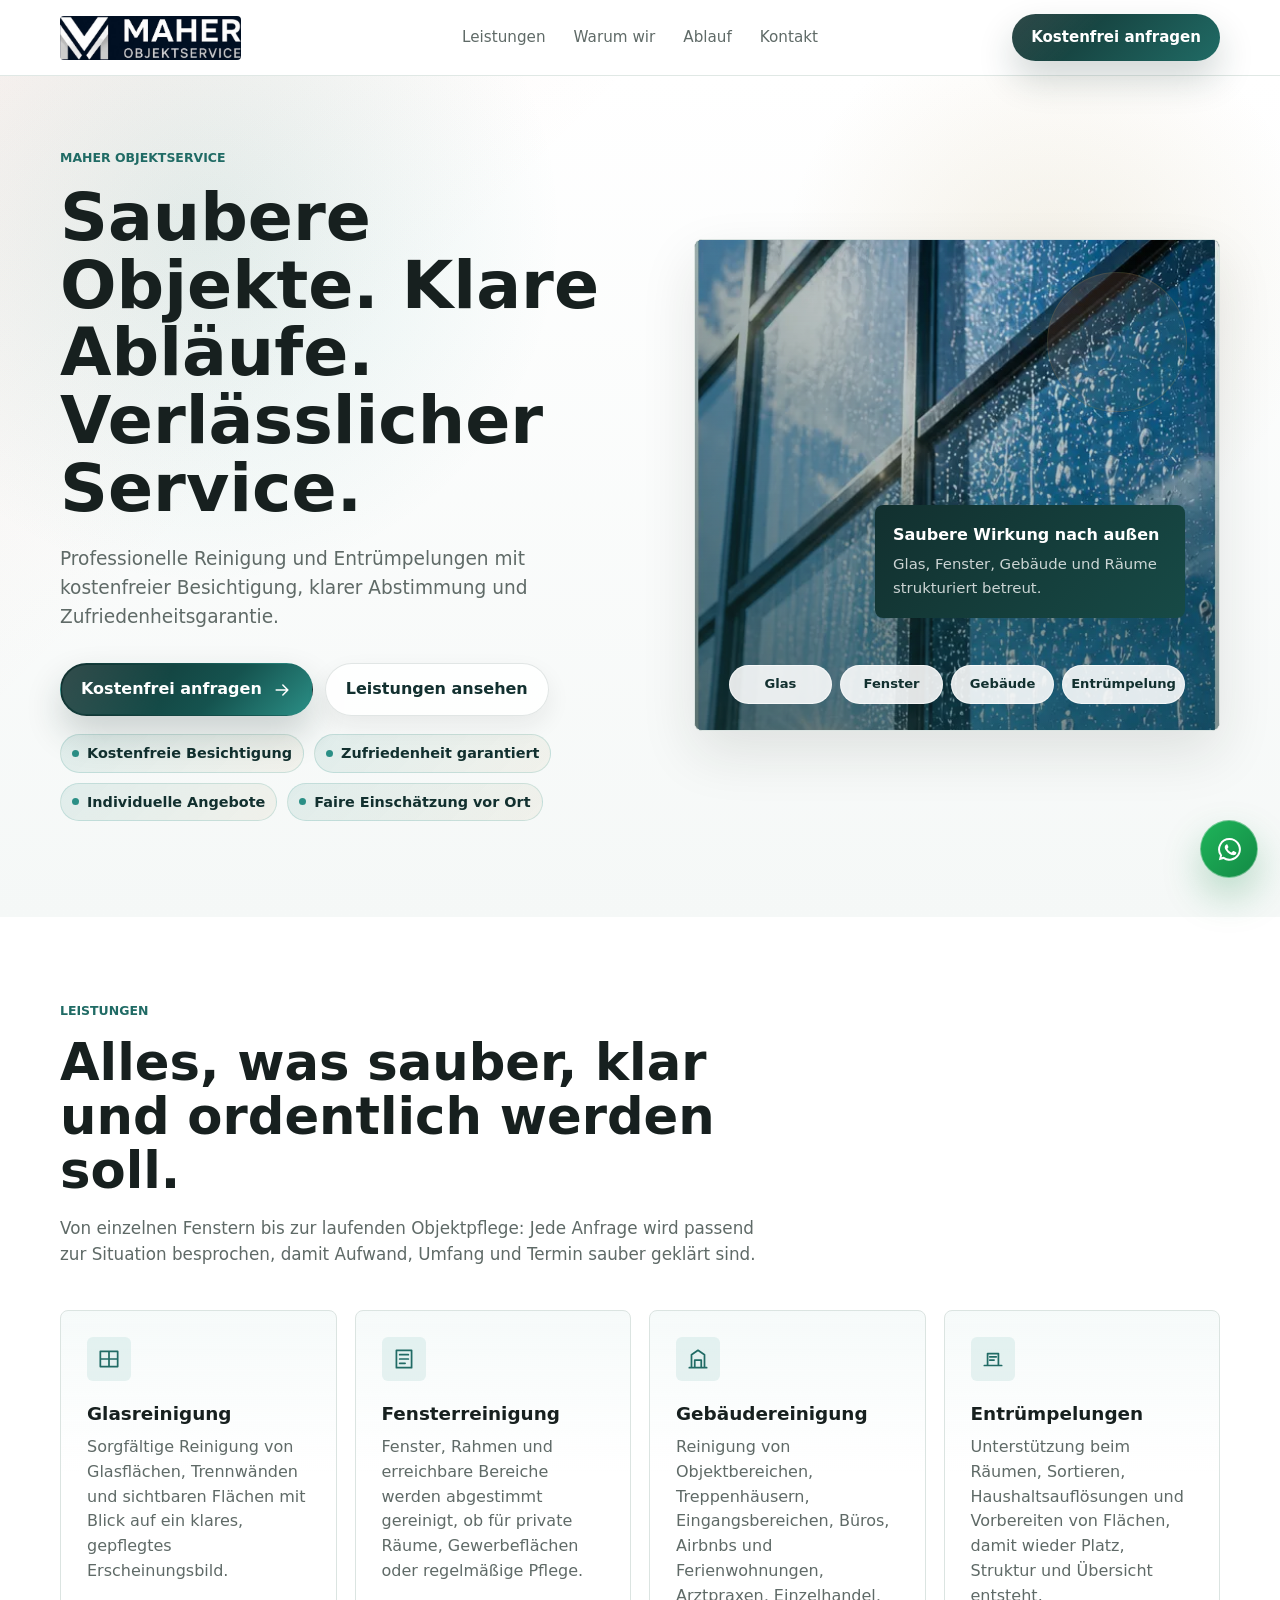
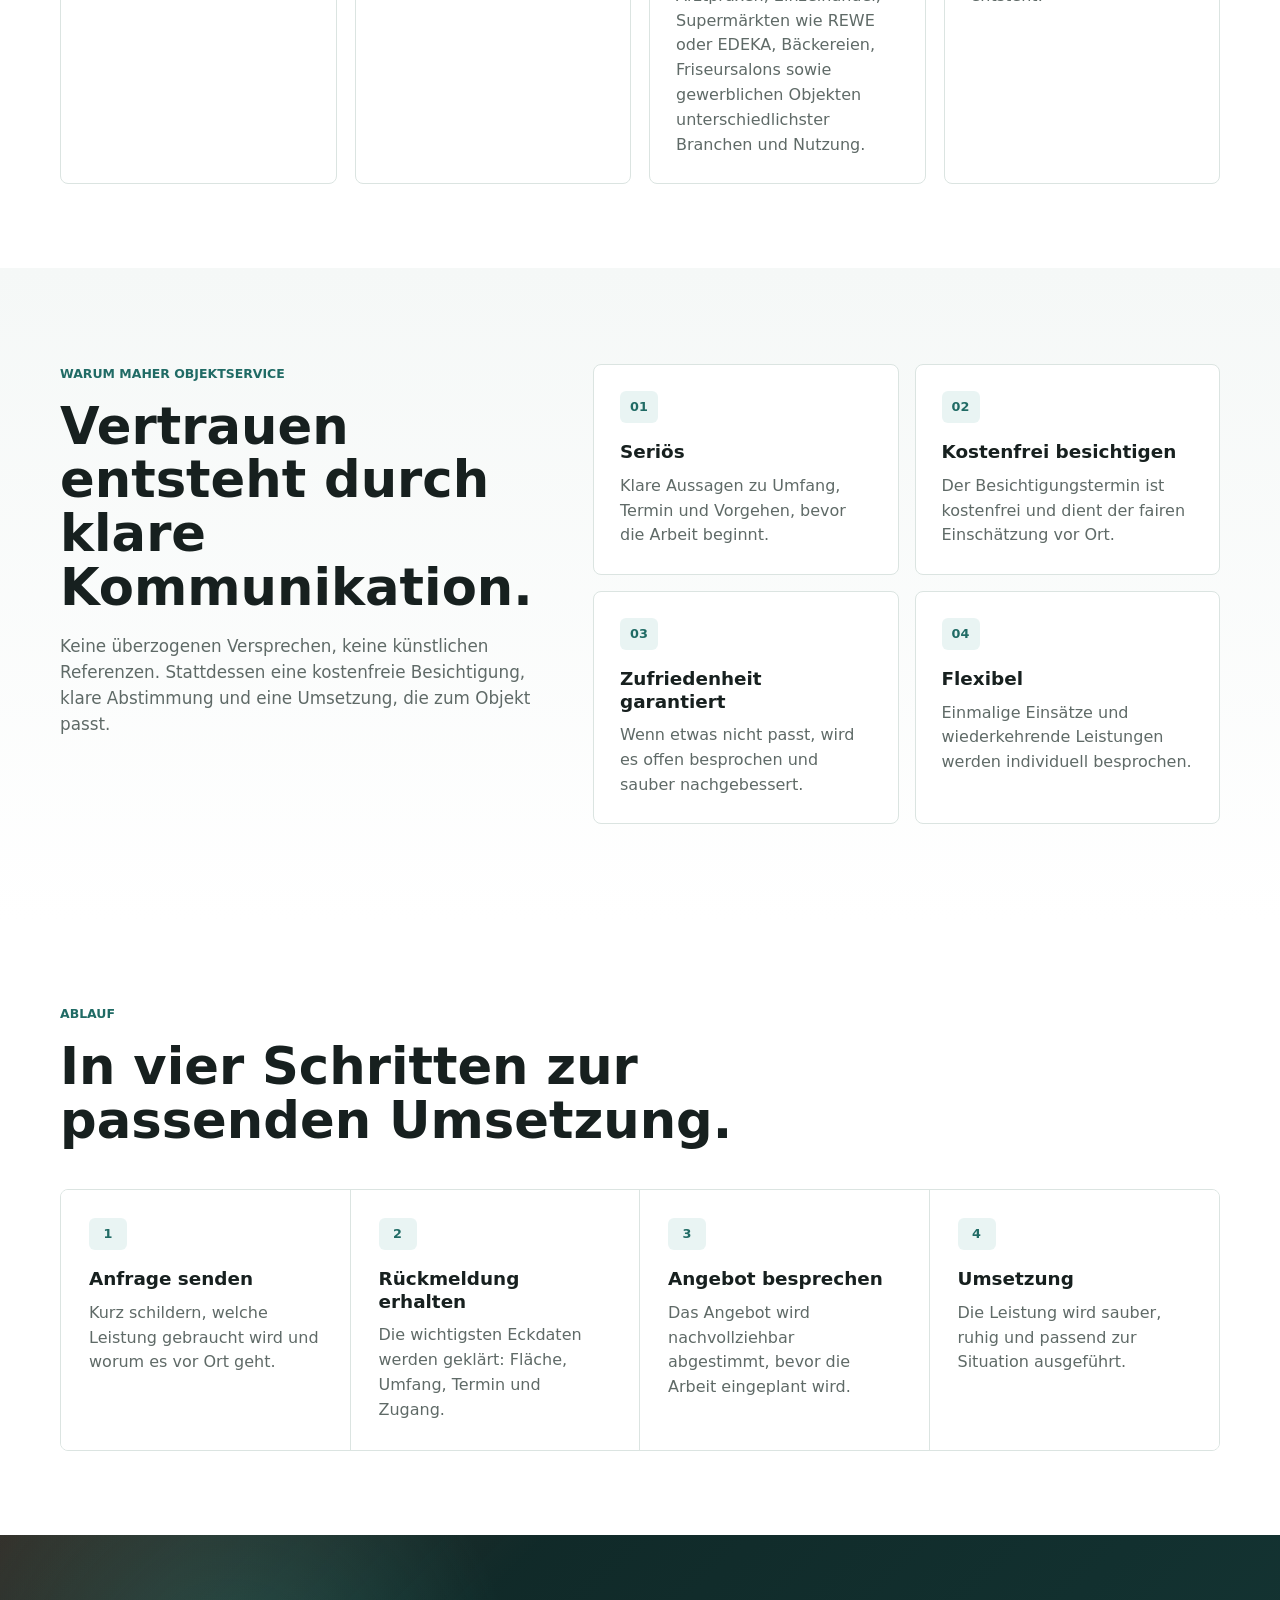
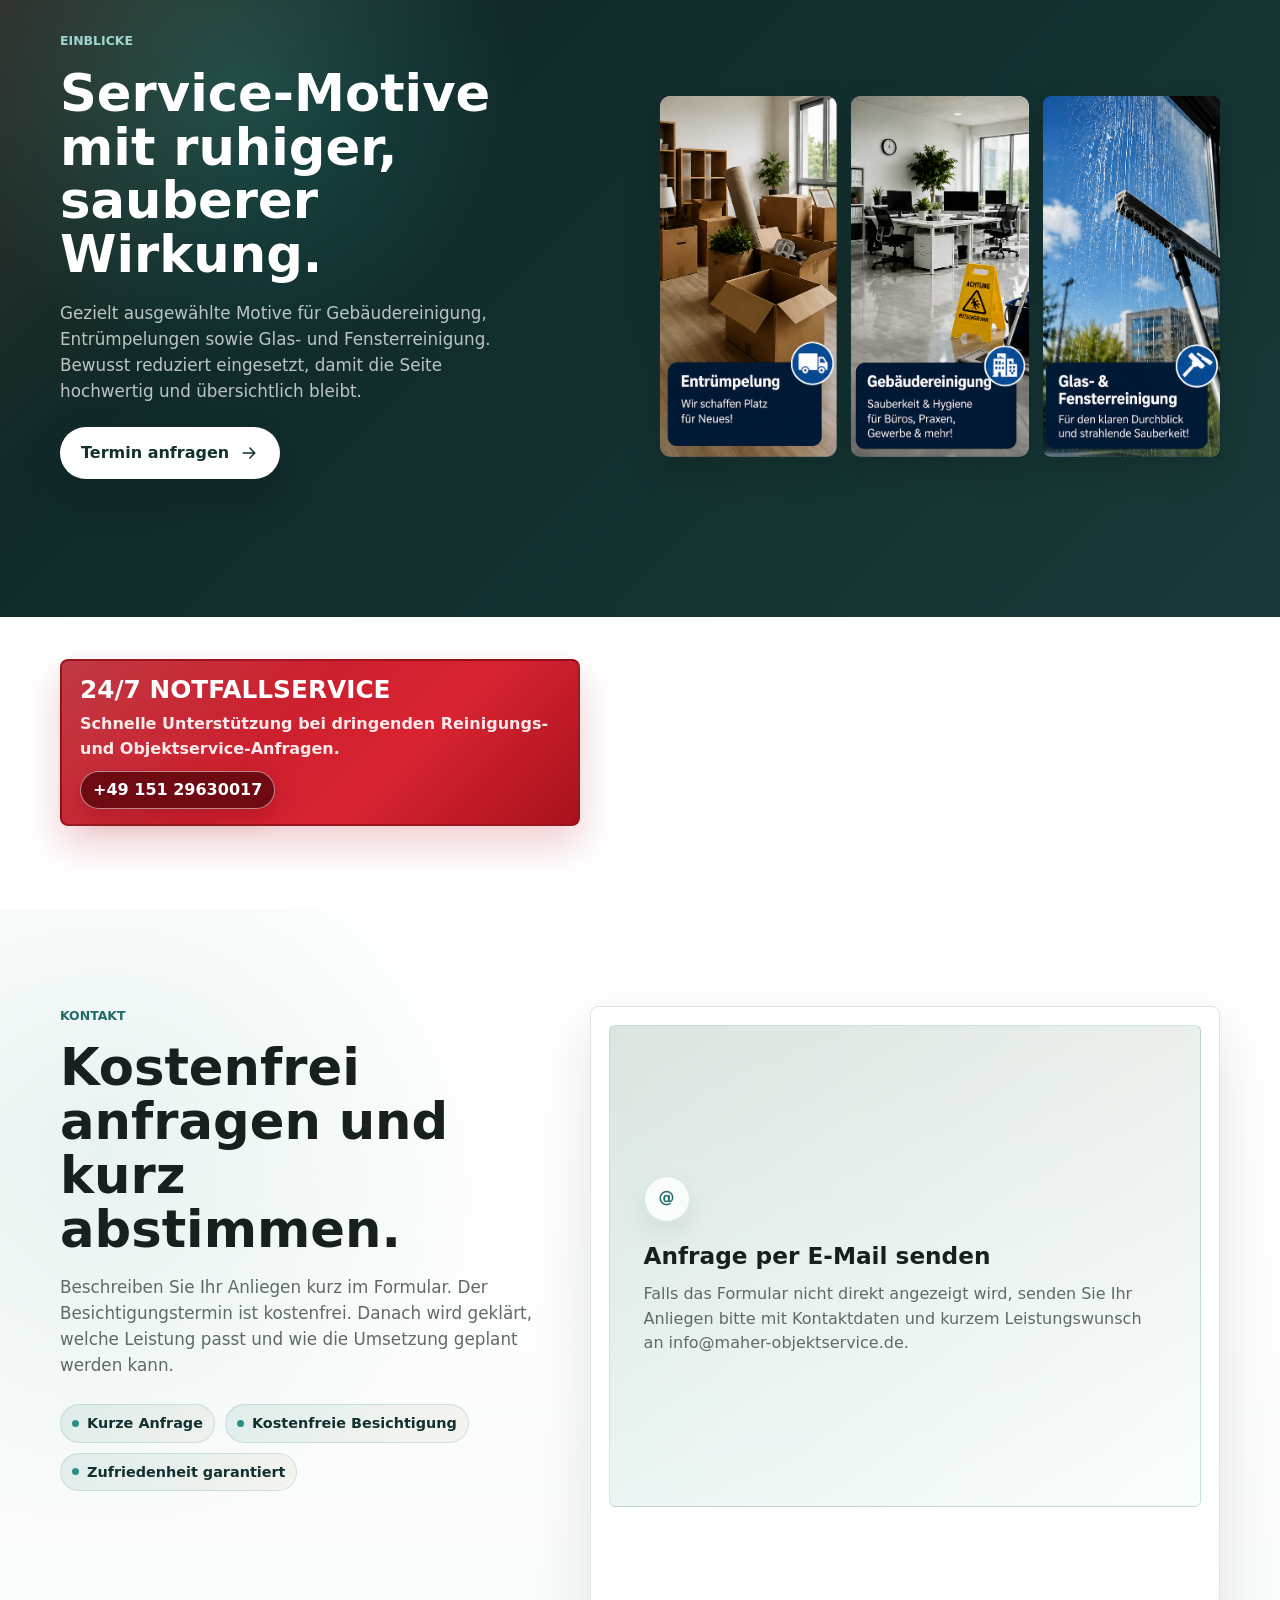
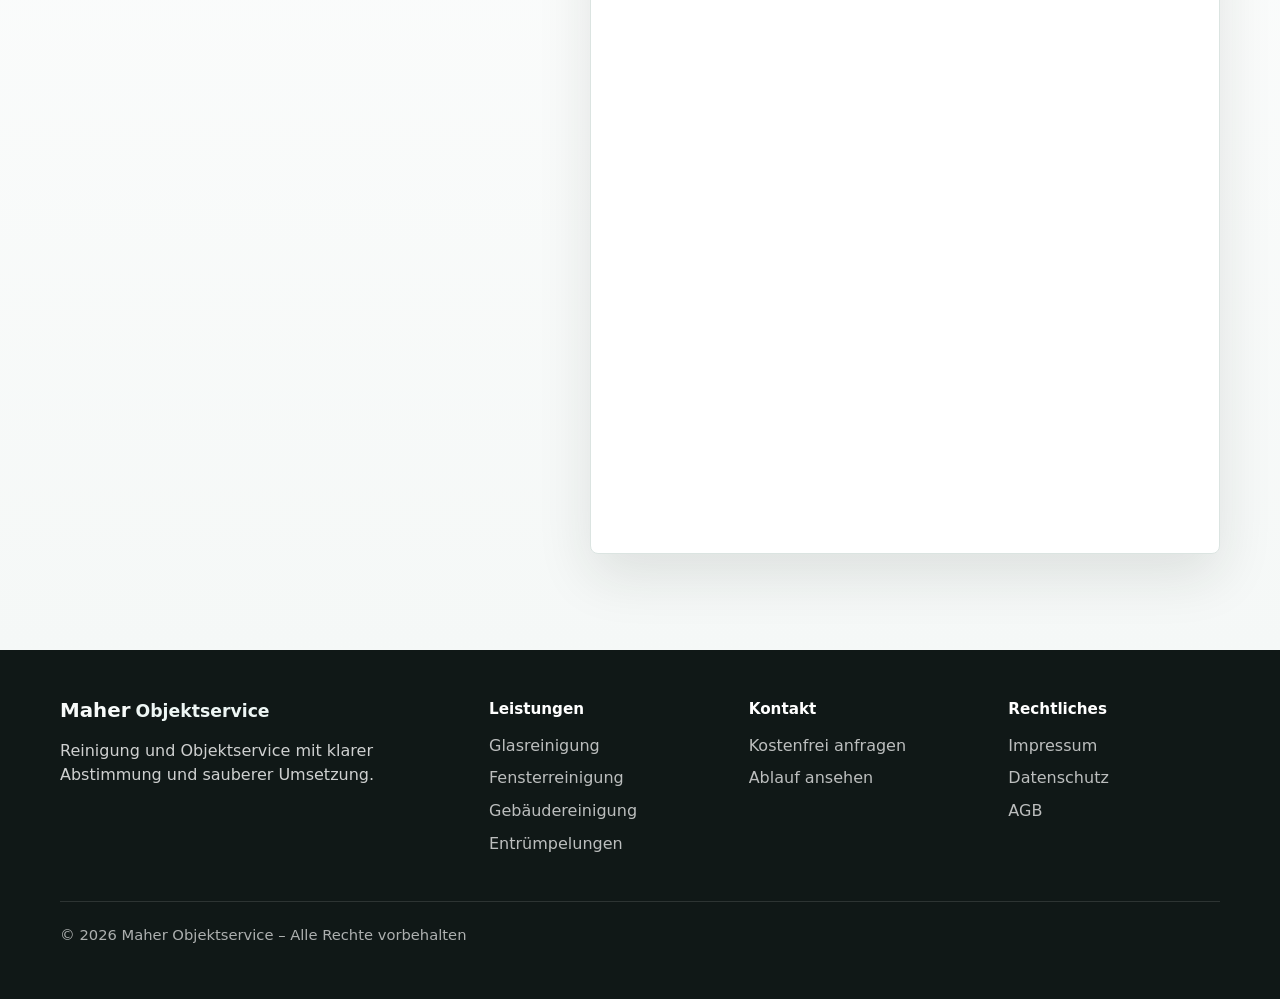
==== index.html @ 9d62f25e "Initial commit via Netlify [skip ci]" ====
<!doctype html>
<html lang="de">
  <head>
    <meta charset="utf-8" />
    <meta name="viewport" content="width=device-width, initial-scale=1" />
    <title>Maher Objektservice | Glasreinigung, Fensterreinigung & Gebäudereinigung</title>
    <meta
      name="description"
      content="Maher Objektservice bietet Glasreinigung, Fensterreinigung, Gebäudereinigung und Entrümpelungen mit klarer Abstimmung, sauberer Umsetzung und individuellen Angeboten."
    />
    <meta name="theme-color" content="#12302f" />
    <meta property="og:title" content="Maher Objektservice" />
    <meta
      property="og:description"
      content="Verlässlicher Objektservice für Glasreinigung, Fensterreinigung, Gebäudereinigung und Entrümpelungen."
    />
    <meta property="og:type" content="website" />
    <link rel="icon" href="assets/favicon.svg" type="image/svg+xml" />
    <link rel="stylesheet" href="styles.css" />
    <script type="application/ld+json">
      {
        "@context": "https://schema.org",
        "@type": "LocalBusiness",
        "name": "Maher Objektservice",
        "description": "Glasreinigung, Fensterreinigung, Gebäudereinigung und Entrümpelungen mit klarer Abstimmung und individuellen Angeboten.",
        "makesOffer": [
          { "@type": "Offer", "itemOffered": { "@type": "Service", "name": "Glasreinigung" } },
          { "@type": "Offer", "itemOffered": { "@type": "Service", "name": "Fensterreinigung" } },
          { "@type": "Offer", "itemOffered": { "@type": "Service", "name": "Gebäudereinigung" } },
          { "@type": "Offer", "itemOffered": { "@type": "Service", "name": "Entrümpelungen" } }
        ]
      }
    </script>
  </head>
  <body>
    <header class="site-header" data-header>
      <a class="brand" href="#start" aria-label="Maher Objektservice Startseite">
        <img src="assets/logo-maher.png" alt="Maher Objektservice" width="181" height="44" />
      </a>

      <button class="nav-toggle" type="button" aria-expanded="false" aria-controls="site-nav">
        <span class="sr-only">Menü öffnen</span>
        <svg aria-hidden="true" viewBox="0 0 24 24">
          <path d="M4 7h16M4 12h16M4 17h16" />
        </svg>
      </button>

      <nav class="site-nav" id="site-nav" aria-label="Hauptnavigation">
        <a href="#leistungen">Leistungen</a>
        <a href="#warum">Warum wir</a>
        <a href="#ablauf">Ablauf</a>
        <a href="#kontakt">Kontakt</a>
      </nav>

      <a class="header-cta" href="#kontaktformular">Kostenfrei anfragen</a>
    </header>

    <main id="start">
      <section class="hero section-pad">
        <div class="container hero-grid">
          <div class="hero-copy reveal">
            <p class="eyebrow">Maher Objektservice</p>
            <h1>Saubere Objekte. Klare Abläufe. Verlässlicher Service.</h1>
            <p class="hero-text">
              Professionelle Reinigung und Entrümpelungen mit kostenfreier Besichtigung,
              klarer Abstimmung und Zufriedenheitsgarantie.
            </p>
            <div class="hero-actions">
              <a class="button button-primary" href="#kontaktformular">
                Kostenfrei anfragen
                <svg aria-hidden="true" viewBox="0 0 24 24">
                  <path d="M5 12h14M13 6l6 6-6 6" />
                </svg>
              </a>
              <a class="button button-secondary" href="#leistungen">Leistungen ansehen</a>
            </div>
            <ul class="trust-list" aria-label="Kurzvorteile">
              <li>Kostenfreie Besichtigung</li>
              <li>Zufriedenheit garantiert</li>
              <li>Individuelle Angebote</li>
              <li>Faire Einschätzung vor Ort</li>
            </ul>
          </div>

          <div class="hero-visual reveal" aria-label="Professionelle Glas- und Gebäudereinigung">
            <img
              class="hero-photo"
              src="assets/photos/maher-service-1.webp"
              alt="Professionelle Reinigung einer Glasfassade"
              width="512"
              height="1024"
            />
            <div class="visual-note">
              <strong>Saubere Wirkung nach außen</strong>
              <span>Glas, Fenster, Gebäude und Räume strukturiert betreut.</span>
            </div>
            <div class="service-strip">
              <span>Glas</span>
              <span>Fenster</span>
              <span>Gebäude</span>
              <span>Entrümpelung</span>
            </div>
          </div>
        </div>
      </section>

      <section class="section-pad compact" id="leistungen">
        <div class="container">
          <div class="section-heading reveal">
            <p class="eyebrow">Leistungen</p>
            <h2>Alles, was sauber, klar und ordentlich werden soll.</h2>
            <p>
              Von einzelnen Fenstern bis zur laufenden Objektpflege: Jede Anfrage wird passend zur
              Situation besprochen, damit Aufwand, Umfang und Termin sauber geklärt sind.
            </p>
          </div>

          <div class="service-grid">
            <article class="service-card reveal" id="glasreinigung">
              <div class="service-icon" aria-hidden="true">
                <svg viewBox="0 0 24 24"><path d="M4 5h16v14H4zM12 5v14M4 12h16" /></svg>
              </div>
              <h3>Glasreinigung</h3>
              <p>
                Sorgfältige Reinigung von Glasflächen, Trennwänden und sichtbaren Flächen mit
                Blick auf ein klares, gepflegtes Erscheinungsbild.
              </p>
            </article>

            <article class="service-card reveal" id="fensterreinigung">
              <div class="service-icon" aria-hidden="true">
                <svg viewBox="0 0 24 24"><path d="M5 4h14v16H5zM8 8h8M8 12h8M8 16h5" /></svg>
              </div>
              <h3>Fensterreinigung</h3>
              <p>
                Fenster, Rahmen und erreichbare Bereiche werden abgestimmt gereinigt, ob für
                private Räume, Gewerbeflächen oder regelmäßige Pflege.
              </p>
            </article>

            <article class="service-card reveal" id="gebaeudereinigung">
              <div class="service-icon" aria-hidden="true">
                <svg viewBox="0 0 24 24"><path d="M4 20h16M6 20V8l6-4 6 4v12M9 20v-7h6v7" /></svg>
              </div>
              <h3>Gebäudereinigung</h3>
              <p>
                Reinigung von Objektbereichen, Treppenhäusern, Eingangsbereichen, Büros,
                Airbnbs und Ferienwohnungen, Arztpraxen, Einzelhandel, Supermärkten wie REWE
                oder EDEKA, Bäckereien, Friseursalons sowie gewerblichen Objekten
                unterschiedlichster Branchen und Nutzung.
              </p>
            </article>

            <article class="service-card reveal" id="entruempelungen">
              <div class="service-icon" aria-hidden="true">
                <svg viewBox="0 0 24 24"><path d="M4 18h16M7 18V7h10v11M9 10h6M9 13h4" /></svg>
              </div>
              <h3>Entrümpelungen</h3>
              <p>
                Unterstützung beim Räumen, Sortieren, Haushaltsauflösungen und Vorbereiten von
                Flächen, damit wieder Platz, Struktur und Übersicht entsteht.
              </p>
            </article>
          </div>
        </div>
      </section>

      <section class="section-pad muted" id="warum">
        <div class="container split">
          <div class="section-heading reveal">
            <p class="eyebrow">Warum Maher Objektservice</p>
            <h2>Vertrauen entsteht durch klare Kommunikation.</h2>
            <p>
              Keine überzogenen Versprechen, keine künstlichen Referenzen. Stattdessen eine
              kostenfreie Besichtigung, klare Abstimmung und eine Umsetzung, die zum Objekt passt.
            </p>
          </div>

          <div class="proof-grid">
            <div class="proof-item reveal">
              <span>01</span>
              <h3>Seriös</h3>
              <p>Klare Aussagen zu Umfang, Termin und Vorgehen, bevor die Arbeit beginnt.</p>
            </div>
            <div class="proof-item reveal">
              <span>02</span>
              <h3>Kostenfrei besichtigen</h3>
              <p>Der Besichtigungstermin ist kostenfrei und dient der fairen Einschätzung vor Ort.</p>
            </div>
            <div class="proof-item reveal">
              <span>03</span>
              <h3>Zufriedenheit garantiert</h3>
              <p>Wenn etwas nicht passt, wird es offen besprochen und sauber nachgebessert.</p>
            </div>
            <div class="proof-item reveal">
              <span>04</span>
              <h3>Flexibel</h3>
              <p>Einmalige Einsätze und wiederkehrende Leistungen werden individuell besprochen.</p>
            </div>
          </div>
        </div>
      </section>

      <section class="section-pad compact" id="ablauf">
        <div class="container">
          <div class="section-heading reveal">
            <p class="eyebrow">Ablauf</p>
            <h2>In vier Schritten zur passenden Umsetzung.</h2>
          </div>

          <div class="steps" aria-label="Ablauf der Anfrage">
            <article class="step reveal">
              <span>1</span>
              <h3>Anfrage senden</h3>
              <p>Kurz schildern, welche Leistung gebraucht wird und worum es vor Ort geht.</p>
            </article>
            <article class="step reveal">
              <span>2</span>
              <h3>Rückmeldung erhalten</h3>
              <p>Die wichtigsten Eckdaten werden geklärt: Fläche, Umfang, Termin und Zugang.</p>
            </article>
            <article class="step reveal">
              <span>3</span>
              <h3>Angebot besprechen</h3>
              <p>Das Angebot wird nachvollziehbar abgestimmt, bevor die Arbeit eingeplant wird.</p>
            </article>
            <article class="step reveal">
              <span>4</span>
              <h3>Umsetzung</h3>
              <p>Die Leistung wird sauber, ruhig und passend zur Situation ausgeführt.</p>
            </article>
          </div>
        </div>
      </section>

      <section class="section-pad gallery-section" id="bilder" data-gallery-section hidden>
        <div class="container split gallery-layout">
          <div class="section-heading reveal">
            <p class="eyebrow">Einblicke</p>
            <h2>Service-Motive mit ruhiger, sauberer Wirkung.</h2>
            <p>
              Gezielt ausgewählte Motive für Gebäudereinigung, Entrümpelungen sowie Glas- und
              Fensterreinigung. Bewusst reduziert eingesetzt, damit die Seite hochwertig und
              übersichtlich bleibt.
            </p>
            <a class="button button-light" href="#kontaktformular">
              Termin anfragen
              <svg aria-hidden="true" viewBox="0 0 24 24">
                <path d="M5 12h14M13 6l6 6-6 6" />
              </svg>
            </a>
          </div>

          <div class="gallery" id="work-gallery" aria-label="Bildbereich mit eigenen Aufnahmen"></div>
        </div>
      </section>

      <section class="emergency-section" aria-label="24 Stunden Notfallservice">
        <div class="container">
          <div class="emergency-box reveal">
            <strong>24/7 NOTFALLSERVICE</strong>
            <span>Schnelle Unterstützung bei dringenden Reinigungs- und Objektservice-Anfragen.</span>
            <a href="tel:+4915129630017">+49 151 29630017</a>
          </div>
        </div>
      </section>

      <section class="section-pad contact-section" id="kontakt" data-tally-url="https://tally.so/r/yPj6lx">
        <div class="container contact-grid">
          <div class="contact-copy reveal">
            <p class="eyebrow">Kontakt</p>
            <h2>Kostenfrei anfragen und kurz abstimmen.</h2>
            <p>
              Beschreiben Sie Ihr Anliegen kurz im Formular. Der Besichtigungstermin ist kostenfrei.
              Danach wird geklärt, welche Leistung passt und wie die Umsetzung geplant werden kann.
            </p>
            <div class="contact-points" aria-label="Kontaktvorteile">
              <span>Kurze Anfrage</span>
              <span>Kostenfreie Besichtigung</span>
              <span>Zufriedenheit garantiert</span>
            </div>
          </div>

          <div class="tally-card reveal" id="kontaktformular">
            <div class="tally-fallback" data-tally-fallback>
              <h3>Anfrage per E-Mail senden</h3>
              <p>
                Falls das Formular nicht direkt angezeigt wird, senden Sie Ihr Anliegen bitte mit
                Kontaktdaten und kurzem Leistungswunsch an info@maher-objektservice.de.
              </p>
            </div>
            <iframe
              class="tally-frame"
              title="Kontaktformular Maher Objektservice"
              loading="lazy"
              hidden
              data-tally-frame
            ></iframe>
          </div>
        </div>
      </section>
    </main>

    <footer class="site-footer">
      <div class="container footer-grid">
        <div>
          <a class="footer-brand" href="#start" aria-label="Maher Objektservice Startseite">
            <span>Maher</span>
            <strong>Objektservice</strong>
          </a>
          <p>Reinigung und Objektservice mit klarer Abstimmung und sauberer Umsetzung.</p>
        </div>
        <div>
          <h2>Leistungen</h2>
          <a href="#glasreinigung">Glasreinigung</a>
          <a href="#fensterreinigung">Fensterreinigung</a>
          <a href="#gebaeudereinigung">Gebäudereinigung</a>
          <a href="#entruempelungen">Entrümpelungen</a>
        </div>
        <div>
          <h2>Kontakt</h2>
          <a href="#kontaktformular">Kostenfrei anfragen</a>
          <a href="#ablauf">Ablauf ansehen</a>
        </div>
        <div>
          <h2>Rechtliches</h2>
          <a href="impressum.html">Impressum</a>
          <a href="datenschutz.html">Datenschutz</a>
          <a href="agb.html">AGB</a>
        </div>
      </div>
      <div class="container footer-bottom">
        <p>© 2026 Maher Objektservice – Alle Rechte vorbehalten</p>
      </div>
    </footer>

    <a
      class="whatsapp-float"
      href="https://wa.me/4915129630017"
      aria-label="Maher Objektservice per WhatsApp kontaktieren"
      target="_blank"
      rel="noopener"
    >
      <svg aria-hidden="true" viewBox="0 0 32 32">
        <path d="M16 4.2A11.7 11.7 0 0 0 6.2 22.3L5 27l4.8-1.2A11.7 11.7 0 1 0 16 4.2Zm0 2.1a9.6 9.6 0 0 1 8.1 14.8 9.6 9.6 0 0 1-13.7 2.6l-.4-.3-2.2.6.6-2.1-.3-.4A9.6 9.6 0 0 1 16 6.3Zm-3.2 4.8c-.2 0-.5.1-.7.3-.3.3-1 1-1 2.4s1 2.8 1.2 3c.1.2 2 3.2 5 4.3 2.5 1 3 .8 3.5.7.6-.1 1.8-.7 2-1.4.3-.7.3-1.3.2-1.4-.1-.2-.3-.2-.7-.4l-2.1-1c-.3-.1-.6-.1-.8.2l-.9 1.1c-.2.2-.4.2-.7.1-.4-.2-1.3-.5-2.3-1.4-.9-.8-1.5-1.8-1.6-2.1-.2-.3 0-.5.1-.6l.5-.6c.2-.2.2-.3.3-.5.1-.2.1-.4 0-.6l-.9-2.1c-.2-.5-.5-.5-.8-.5h-.3Z" />
      </svg>
    </a>

    <script src="script.js" defer></script>
  </body>
</html>
---- styles.css ----
:root {
  --ink: #17201f;
  --muted-ink: #5f6a67;
  --line: #dbe4e1;
  --surface: #ffffff;
  --soft: #f5f8f7;
  --warm: #f2eee7;
  --deep: #12302f;
  --accent: #2b8f86;
  --accent-dark: #206b65;
  --coral: #d96f52;
  --mint: #dff3ef;
  --sky: #eaf4f7;
  --gold: #b79a58;
  --shadow: 0 22px 55px rgba(23, 32, 31, 0.11);
  --button-shadow: 0 18px 36px rgba(18, 48, 47, 0.2);
  --radius: 8px;
  --container: 1160px;
}

* {
  box-sizing: border-box;
}

html {
  scroll-behavior: smooth;
  scroll-padding-top: 96px;
}

body {
  margin: 0;
  color: var(--ink);
  background: var(--surface);
  font-family: Inter, ui-sans-serif, system-ui, -apple-system, BlinkMacSystemFont, "Segoe UI", sans-serif;
  line-height: 1.55;
}

body.nav-open {
  overflow: hidden;
}

img,
svg {
  display: block;
}

a {
  color: inherit;
  text-decoration: none;
}

button {
  font: inherit;
}

.sr-only {
  position: absolute;
  width: 1px;
  height: 1px;
  padding: 0;
  margin: -1px;
  overflow: hidden;
  clip: rect(0, 0, 0, 0);
  white-space: nowrap;
  border: 0;
}

.container {
  width: min(100% - 40px, var(--container));
  margin-inline: auto;
}

.section-pad {
  padding: 96px 0;
}

.section-pad.compact {
  padding: 84px 0;
}

.muted {
  background: linear-gradient(180deg, var(--soft), #fff);
}

.site-header {
  position: sticky;
  top: 0;
  z-index: 20;
  display: grid;
  grid-template-columns: 1fr auto 1fr;
  align-items: center;
  gap: 24px;
  min-height: 76px;
  padding: 14px max(20px, calc((100vw - var(--container)) / 2));
  background: rgba(255, 255, 255, 0.88);
  border-bottom: 1px solid rgba(219, 228, 225, 0.85);
  backdrop-filter: blur(18px);
}

.site-header.is-scrolled {
  box-shadow: 0 10px 28px rgba(23, 32, 31, 0.06);
}

.brand {
  width: fit-content;
}

.brand img,
.site-footer img {
  height: auto;
  max-width: 100%;
}

.brand img {
  width: 181px;
  border-radius: 4px;
}

.site-nav {
  display: flex;
  align-items: center;
  justify-content: center;
  gap: 28px;
  color: var(--muted-ink);
  font-size: 0.95rem;
}

.site-nav a {
  transition: color 180ms ease;
}

.site-nav a:hover {
  color: var(--ink);
}

.header-cta {
  justify-self: end;
  display: inline-flex;
  align-items: center;
  min-height: 44px;
  padding: 12px 19px;
  color: #fff;
  background:
    linear-gradient(135deg, rgba(255, 255, 255, 0.12), transparent 38%),
    linear-gradient(135deg, var(--deep), var(--accent-dark));
  border-radius: 999px;
  font-weight: 800;
  font-size: 0.94rem;
  box-shadow: var(--button-shadow);
  transition: transform 180ms ease, background 180ms ease, box-shadow 180ms ease;
}

.header-cta:hover {
  transform: translateY(-1px);
  box-shadow: 0 20px 42px rgba(18, 48, 47, 0.24);
}

.nav-toggle {
  display: none;
  width: 42px;
  height: 42px;
  place-items: center;
  border: 1px solid var(--line);
  border-radius: 6px;
  color: var(--ink);
  background: #fff;
}

.nav-toggle svg {
  width: 22px;
  height: 22px;
  fill: none;
  stroke: currentColor;
  stroke-width: 1.8;
  stroke-linecap: round;
}

.hero {
  min-height: calc(100vh - 76px);
  display: flex;
  align-items: center;
  padding-top: 72px;
  background:
    linear-gradient(135deg, rgba(217, 111, 82, 0.08), transparent 30%),
    radial-gradient(circle at 16% 18%, rgba(43, 143, 134, 0.13), transparent 28%),
    radial-gradient(circle at 82% 24%, rgba(183, 154, 88, 0.14), transparent 22%),
    linear-gradient(180deg, #fff 0%, var(--soft) 100%);
}

.hero-grid {
  display: grid;
  grid-template-columns: minmax(0, 1.04fr) minmax(320px, 0.96fr);
  align-items: center;
  gap: 64px;
}

.eyebrow {
  margin: 0 0 16px;
  color: var(--accent-dark);
  font-size: 0.78rem;
  font-weight: 800;
  letter-spacing: 0;
  text-transform: uppercase;
}

h1,
h2,
h3,
p {
  margin-top: 0;
}

h1 {
  max-width: 760px;
  margin-bottom: 22px;
  font-size: clamp(2.75rem, 5.2vw, 4.35rem);
  line-height: 1.02;
  letter-spacing: 0;
}

h2 {
  margin-bottom: 18px;
  font-size: clamp(2rem, 4vw, 3.2rem);
  line-height: 1.05;
  letter-spacing: 0;
}

h3 {
  margin-bottom: 10px;
  font-size: 1.15rem;
  line-height: 1.22;
}

.hero-text {
  max-width: 620px;
  margin-bottom: 32px;
  color: var(--muted-ink);
  font-size: 1.16rem;
}

.hero-actions {
  display: flex;
  flex-wrap: wrap;
  gap: 12px;
  margin-bottom: 18px;
}

.button {
  display: inline-flex;
  min-height: 48px;
  align-items: center;
  justify-content: center;
  gap: 10px;
  padding: 13px 20px;
  border: 1px solid transparent;
  border-radius: 999px;
  font-weight: 800;
  isolation: isolate;
  position: relative;
  overflow: hidden;
  box-shadow: 0 10px 24px rgba(23, 32, 31, 0.07);
  transition: transform 180ms ease, border-color 180ms ease, background 180ms ease, color 180ms ease, box-shadow 180ms ease;
}

.button::after {
  content: "";
  position: absolute;
  inset: 1px;
  background: linear-gradient(110deg, rgba(255, 255, 255, 0.2), transparent 42%);
  border-radius: inherit;
  opacity: 0.68;
  pointer-events: none;
  z-index: -1;
}

.button svg {
  width: 20px;
  height: 20px;
  fill: none;
  stroke: currentColor;
  stroke-width: 1.8;
  stroke-linecap: round;
  stroke-linejoin: round;
}

.button:hover {
  transform: translateY(-1px);
  box-shadow: 0 16px 34px rgba(23, 32, 31, 0.11);
}

.button-primary {
  color: #fff;
  background: linear-gradient(135deg, var(--deep), #15534f 62%, var(--accent));
  box-shadow: var(--button-shadow);
}

.button-primary:hover {
  background: linear-gradient(135deg, #0f2928, var(--accent-dark) 68%, #39a79d);
}

.button-secondary {
  color: var(--deep);
  background: rgba(255, 255, 255, 0.86);
  border-color: rgba(18, 48, 47, 0.12);
}

.button-secondary:hover {
  border-color: rgba(43, 143, 134, 0.45);
  background: var(--mint);
  color: var(--accent-dark);
}

.button-light {
  margin-top: 6px;
  color: var(--deep);
  background: #fff;
  border-color: rgba(255, 255, 255, 0.34);
  box-shadow: 0 18px 38px rgba(0, 0, 0, 0.18);
}

.button-light:hover {
  color: #fff;
  background: linear-gradient(135deg, var(--accent-dark), var(--coral));
}

.trust-list {
  display: flex;
  flex-wrap: wrap;
  gap: 10px;
  padding: 0;
  margin: 0;
  list-style: none;
}

.emergency-box {
  display: grid;
  gap: 8px;
  width: min(100%, 520px);
  margin: 0;
  padding: 15px 18px;
  color: #fff;
  background:
    linear-gradient(135deg, rgba(255, 255, 255, 0.14), transparent 42%),
    linear-gradient(135deg, #b71925, #d92332 64%, #a8121d);
  border: 2px solid rgba(123, 13, 22, 0.62);
  border-radius: var(--radius);
  box-shadow: 0 18px 38px rgba(185, 25, 37, 0.22);
}

.emergency-box strong {
  font-size: clamp(1.18rem, 2.3vw, 1.55rem);
  line-height: 1.1;
  letter-spacing: 0;
}

.emergency-box span {
  color: rgba(255, 255, 255, 0.9);
  font-weight: 650;
}

.emergency-box a {
  display: inline-flex;
  align-items: center;
  justify-content: center;
  width: fit-content;
  margin-top: 2px;
  padding: 9px 12px;
  color: #fff;
  background: #6f0912;
  border: 1px solid rgba(255, 255, 255, 0.52);
  border-radius: 999px;
  font-weight: 900;
  line-height: 1.1;
  box-shadow: 0 10px 22px rgba(111, 9, 18, 0.24);
}

.trust-list li,
.contact-points span {
  display: inline-flex;
  align-items: center;
  min-height: 34px;
  padding: 7px 11px;
  color: var(--deep);
  background: linear-gradient(135deg, rgba(43, 143, 134, 0.11), rgba(183, 154, 88, 0.08));
  border: 1px solid rgba(43, 143, 134, 0.18);
  border-radius: 999px;
  font-size: 0.9rem;
  font-weight: 700;
}

.trust-list li::before,
.contact-points span::before {
  content: "";
  width: 7px;
  height: 7px;
  margin-right: 8px;
  background: var(--accent);
  border-radius: 50%;
}

.hero-visual {
  position: relative;
  min-height: 492px;
  padding: 0;
  overflow: hidden;
  background: var(--deep);
  border: 1px solid var(--line);
  border-radius: var(--radius);
  box-shadow: var(--shadow);
}

.hero-visual::before {
  content: "";
  position: absolute;
  inset: 32px 32px auto auto;
  width: 138px;
  height: 138px;
  background: linear-gradient(135deg, rgba(217, 111, 82, 0.2), rgba(43, 143, 134, 0.13));
  border: 1px solid rgba(183, 154, 88, 0.2);
  border-radius: 50%;
  z-index: 1;
  animation: quiet-float 8s ease-in-out infinite;
}

.hero-visual::after {
  content: "";
  position: absolute;
  inset: 0;
  background:
    linear-gradient(180deg, rgba(18, 48, 47, 0.08), rgba(18, 48, 47, 0.52)),
    linear-gradient(90deg, rgba(18, 48, 47, 0.34), transparent 52%);
  z-index: 1;
}

.hero-photo {
  position: absolute;
  inset: 0;
  width: 100%;
  height: 100%;
  object-fit: cover;
  object-position: center top;
}

.window-mark {
  position: relative;
  display: grid;
  grid-template-columns: 1fr 1fr;
  gap: 14px;
  height: 335px;
  padding: 18px;
  background: #fff;
  border: 1px solid rgba(18, 48, 47, 0.16);
  border-radius: var(--radius);
}

.window-mark::after {
  content: "";
  position: absolute;
  left: 24px;
  right: 24px;
  top: 44%;
  height: 3px;
  background: linear-gradient(90deg, transparent, rgba(43, 143, 134, 0.65), transparent);
  transform: rotate(-7deg);
}

.window-mark span {
  background:
    linear-gradient(135deg, rgba(43, 143, 134, 0.1), rgba(18, 48, 47, 0.03)),
    linear-gradient(180deg, #fff, #eef5f3);
  border: 1px solid rgba(18, 48, 47, 0.1);
  border-radius: 6px;
}

.visual-note {
  position: absolute;
  right: 34px;
  bottom: 112px;
  width: min(310px, calc(100% - 68px));
  padding: 18px;
  color: #fff;
  background: linear-gradient(135deg, var(--deep), #174a46);
  border-radius: var(--radius);
  box-shadow: 0 18px 42px rgba(18, 48, 47, 0.22);
  z-index: 2;
  animation: quiet-rise 650ms 180ms ease both;
}

.visual-note strong,
.visual-note span {
  display: block;
}

.visual-note span {
  margin-top: 6px;
  color: rgba(255, 255, 255, 0.78);
  font-size: 0.93rem;
}

.service-strip {
  position: absolute;
  left: 34px;
  right: 34px;
  bottom: 26px;
  display: grid;
  grid-template-columns: repeat(4, 1fr);
  gap: 8px;
  z-index: 2;
}

.service-strip span {
  min-height: 38px;
  display: inline-flex;
  align-items: center;
  justify-content: center;
  padding: 8px;
  color: var(--deep);
  background: rgba(255, 255, 255, 0.88);
  border: 1px solid rgba(255, 255, 255, 0.62);
  border-radius: 999px;
  font-size: 0.82rem;
  font-weight: 800;
  transition: transform 180ms ease, background 180ms ease;
}

.service-strip span:hover {
  transform: translateY(-2px);
  background: #fff;
}

.section-heading {
  max-width: 720px;
  margin-bottom: 42px;
}

.section-heading p:not(.eyebrow) {
  color: var(--muted-ink);
  font-size: 1.05rem;
}

.service-grid {
  display: grid;
  grid-template-columns: repeat(4, 1fr);
  gap: 18px;
}

.service-card,
.proof-item,
.step,
.photo-placeholder,
.tally-card {
  border: 1px solid var(--line);
  border-radius: var(--radius);
  background: #fff;
}

.service-card {
  min-height: 292px;
  padding: 26px;
  background: linear-gradient(180deg, rgba(43, 143, 134, 0.045), #fff 34%);
  transition: transform 180ms ease, border-color 180ms ease, box-shadow 180ms ease;
  scroll-margin-top: 104px;
}

.service-card:hover {
  transform: translateY(-3px);
  border-color: rgba(43, 143, 134, 0.36);
  box-shadow: 0 20px 36px rgba(23, 32, 31, 0.08);
}

.service-icon {
  width: 44px;
  height: 44px;
  display: grid;
  place-items: center;
  margin-bottom: 22px;
  color: var(--accent-dark);
  background: rgba(43, 143, 134, 0.1);
  border-radius: 6px;
}

.service-icon svg {
  width: 26px;
  height: 26px;
  fill: none;
  stroke: currentColor;
  stroke-width: 1.6;
  stroke-linecap: round;
  stroke-linejoin: round;
}

.service-card p,
.proof-item p,
.step p {
  margin-bottom: 0;
  color: var(--muted-ink);
}

.split {
  display: grid;
  grid-template-columns: minmax(280px, 0.86fr) minmax(0, 1.14fr);
  gap: 60px;
  align-items: start;
}

.proof-grid {
  display: grid;
  grid-template-columns: repeat(2, 1fr);
  gap: 16px;
}

.proof-item {
  padding: 26px;
}

.proof-item span,
.step span,
.photo-placeholder span {
  display: inline-flex;
  align-items: center;
  justify-content: center;
  width: 38px;
  height: 32px;
  margin-bottom: 18px;
  color: var(--accent-dark);
  background: rgba(43, 143, 134, 0.1);
  border-radius: 6px;
  font-size: 0.8rem;
  font-weight: 900;
}

.steps {
  display: grid;
  grid-template-columns: repeat(4, 1fr);
  gap: 0;
  border: 1px solid var(--line);
  border-radius: var(--radius);
  overflow: hidden;
  background: #fff;
}

.step {
  min-height: 246px;
  padding: 28px;
  border: 0;
  border-right: 1px solid var(--line);
  border-radius: 0;
}

.step:last-child {
  border-right: 0;
}

.gallery-section {
  background:
    linear-gradient(135deg, rgba(217, 111, 82, 0.18), transparent 28%),
    radial-gradient(circle at 18% 22%, rgba(43, 143, 134, 0.35), transparent 24%),
    linear-gradient(135deg, #0f2423, var(--deep) 58%, #183a38);
  color: #fff;
}

.gallery-section .eyebrow {
  color: #9ed5ce;
}

.gallery-section .section-heading p:not(.eyebrow) {
  color: rgba(255, 255, 255, 0.72);
}

.gallery-layout {
  align-items: center;
}

.gallery {
  display: grid;
  grid-template-columns: repeat(3, 1fr);
  gap: 14px;
  width: min(100%, 560px);
  justify-self: end;
}

.photo-placeholder,
.gallery picture,
.gallery img {
  aspect-ratio: 421 / 855;
  width: 100%;
  min-height: 0;
  max-height: 445px;
}

.photo-placeholder {
  display: flex;
  flex-direction: column;
  justify-content: flex-end;
  padding: 24px;
  color: #fff;
  background:
    linear-gradient(160deg, rgba(255, 255, 255, 0.12), rgba(255, 255, 255, 0.03)),
    repeating-linear-gradient(135deg, rgba(255, 255, 255, 0.08) 0 1px, transparent 1px 18px);
  border-color: rgba(255, 255, 255, 0.18);
}

.photo-placeholder span {
  color: #fff;
  background: rgba(255, 255, 255, 0.12);
}

.photo-placeholder p {
  margin-bottom: 0;
  color: rgba(255, 255, 255, 0.7);
}

.gallery picture {
  display: block;
  justify-self: center;
  border: 0;
  background: #12302f;
  box-shadow:
    0 0 0 1px #12302f,
    0 16px 34px rgba(0, 0, 0, 0.14);
  transition: transform 180ms ease;
}

.gallery img {
  width: 100%;
  height: 100%;
  object-fit: cover;
  border: 0;
  border-radius: var(--radius);
  image-rendering: auto;
}

.gallery picture:nth-child(2) {
  margin-top: 0;
}

.gallery picture:nth-child(3) {
  margin-top: 0;
}

.gallery picture:hover {
  transform: translateY(-3px);
}

.emergency-section {
  padding: 42px 0 84px;
  background: #fff;
}

.contact-section {
  background:
    radial-gradient(circle at 8% 18%, rgba(43, 143, 134, 0.1), transparent 24%),
    linear-gradient(180deg, #fff, var(--soft));
}

.contact-grid {
  display: grid;
  grid-template-columns: minmax(280px, 0.86fr) minmax(320px, 1.14fr);
  gap: 54px;
  align-items: start;
}

.contact-copy {
  position: sticky;
  top: 112px;
}

.contact-copy p:not(.eyebrow) {
  color: var(--muted-ink);
  font-size: 1.05rem;
}

.contact-points {
  display: flex;
  flex-wrap: wrap;
  gap: 10px;
  margin-top: 26px;
}

.tally-card {
  min-height: 520px;
  padding: 18px;
  overflow: hidden;
  box-shadow: var(--shadow);
  scroll-margin-top: 112px;
}

.tally-fallback {
  min-height: 482px;
  display: grid;
  align-content: center;
  justify-items: start;
  gap: 12px;
  padding: 34px;
  color: var(--ink);
  background:
    linear-gradient(145deg, rgba(43, 143, 134, 0.12), rgba(255, 255, 255, 0.72)),
    linear-gradient(180deg, rgba(242, 238, 231, 0.82), rgba(223, 243, 239, 0.5)),
    #fff;
  border: 1px solid rgba(43, 143, 134, 0.2);
  border-radius: 6px;
}

.tally-fallback::before {
  content: "@";
  display: grid;
  place-items: center;
  width: 44px;
  height: 44px;
  color: var(--accent-dark);
  font-weight: 800;
  background: rgba(255, 255, 255, 0.82);
  border: 1px solid rgba(43, 143, 134, 0.18);
  border-radius: 50%;
  box-shadow: 0 12px 26px rgba(18, 48, 47, 0.08);
}

.tally-fallback h3 {
  margin: 8px 0 0;
  font-size: 1.45rem;
}

.tally-fallback p {
  max-width: 520px;
  margin-bottom: 0;
  color: var(--muted-ink);
}

.tally-frame {
  width: 100%;
  min-height: 620px;
  border: 0;
  border-radius: 6px;
  background: #fff;
}

.site-footer {
  padding: 52px 0;
  color: rgba(255, 255, 255, 0.8);
  background: #101817;
}

.footer-grid {
  display: grid;
  grid-template-columns: 1.35fr 0.75fr 0.75fr 0.75fr;
  gap: 48px;
}

.site-footer p {
  max-width: 400px;
  margin: 18px 0 0;
}

.footer-brand {
  display: inline-grid;
  gap: 3px;
  width: fit-content;
  color: #fff;
  line-height: 0.95;
}

.footer-brand span {
  color: #f8fbfa;
  font-size: 1.24rem;
  font-weight: 780;
}

.footer-brand strong {
  color: #edf6f4;
  font-size: 1.08rem;
  font-weight: 780;
  letter-spacing: 0;
  text-transform: none;
}

.site-footer h2 {
  margin-bottom: 16px;
  color: #fff;
  font-size: 0.95rem;
}

.site-footer a {
  display: block;
  width: fit-content;
  margin-bottom: 8px;
  color: rgba(255, 255, 255, 0.72);
  transition: color 180ms ease;
}

.site-footer a:hover {
  color: #fff;
}

.footer-bottom {
  margin-top: 36px;
  padding-top: 22px;
  border-top: 1px solid rgba(255, 255, 255, 0.12);
}

.footer-bottom p {
  max-width: none;
  margin: 0;
  color: rgba(255, 255, 255, 0.66);
  font-size: 0.92rem;
}

.whatsapp-float {
  position: fixed;
  right: 22px;
  bottom: 22px;
  z-index: 30;
  display: grid;
  place-items: center;
  width: 58px;
  height: 58px;
  color: #fff;
  background: linear-gradient(135deg, #1fb45a, #138a45);
  border: 1px solid rgba(255, 255, 255, 0.38);
  border-radius: 999px;
  box-shadow: 0 18px 38px rgba(19, 138, 69, 0.28);
  transition: transform 180ms ease, box-shadow 180ms ease;
}

.whatsapp-float svg {
  width: 31px;
  height: 31px;
  fill: currentColor;
}

.whatsapp-float:hover {
  transform: translateY(-2px);
  box-shadow: 0 22px 44px rgba(19, 138, 69, 0.34);
}

.legal-page {
  min-height: 100vh;
  padding: 72px 0;
  background:
    radial-gradient(circle at 12% 18%, rgba(43, 143, 134, 0.1), transparent 26%),
    linear-gradient(180deg, #fff, var(--soft));
}

.legal-content {
  max-width: 840px;
}

.legal-content h1 {
  margin: 24px 0 22px;
}

.legal-content h2 {
  margin: 28px 0 10px;
  font-size: 1.22rem;
  line-height: 1.25;
}

.legal-content h3 {
  margin: 18px 0 8px;
  font-size: 1.05rem;
}

.legal-content p {
  max-width: 680px;
  color: var(--muted-ink);
  font-size: 1.06rem;
}

.legal-content ul {
  max-width: 680px;
  margin: 0 0 18px;
  color: var(--muted-ink);
  font-size: 1.06rem;
}

.legal-back {
  display: inline-flex;
  align-items: center;
  min-height: 42px;
  padding: 10px 15px;
  color: var(--deep);
  background: #fff;
  border: 1px solid var(--line);
  border-radius: 999px;
  font-weight: 800;
  box-shadow: 0 12px 28px rgba(23, 32, 31, 0.06);
}

@keyframes quiet-float {
  0%,
  100% {
    transform: translate3d(0, 0, 0);
  }

  50% {
    transform: translate3d(-6px, 5px, 0);
  }
}

@keyframes quiet-rise {
  from {
    opacity: 0;
    transform: translate3d(0, 10px, 0);
  }

  to {
    opacity: 1;
    transform: translate3d(0, 0, 0);
  }
}

.reveal {
  opacity: 0;
  transform: translateY(16px);
  transition: opacity 520ms ease, transform 520ms ease;
}

.reveal.is-visible {
  opacity: 1;
  transform: translateY(0);
}

@media (prefers-reduced-motion: reduce) {
  *,
  *::before,
  *::after {
    scroll-behavior: auto !important;
    transition-duration: 0.01ms !important;
    animation-duration: 0.01ms !important;
    animation-iteration-count: 1 !important;
  }

  .reveal {
    opacity: 1;
    transform: none;
  }
}

@media (max-width: 1020px) {
  .site-header {
    grid-template-columns: 1fr auto;
  }

  .nav-toggle {
    display: grid;
    justify-self: end;
  }

  .site-nav {
    position: fixed;
    inset: 76px 16px auto 16px;
    display: grid;
    gap: 0;
    padding: 10px;
    background: #fff;
    border: 1px solid var(--line);
    border-radius: var(--radius);
    box-shadow: var(--shadow);
    opacity: 0;
    pointer-events: none;
    transform: translateY(-8px);
    transition: opacity 180ms ease, transform 180ms ease;
  }

  .site-nav a {
    padding: 14px;
    border-radius: 6px;
  }

  .site-nav a:hover {
    background: var(--soft);
  }

  .nav-open .site-nav {
    opacity: 1;
    pointer-events: auto;
    transform: translateY(0);
  }

  .header-cta {
    display: none;
  }

  .hero-grid,
  .split,
  .contact-grid {
    grid-template-columns: 1fr;
  }

  .hero {
    min-height: auto;
  }

  .hero-visual {
    min-height: 460px;
  }

  .service-grid,
  .steps {
    grid-template-columns: repeat(2, 1fr);
  }

  .footer-grid {
    grid-template-columns: repeat(2, 1fr);
  }

  .step {
    border-right: 1px solid var(--line);
    border-bottom: 1px solid var(--line);
  }

  .step:nth-child(2n) {
    border-right: 0;
  }

  .step:nth-last-child(-n + 2) {
    border-bottom: 0;
  }

  .contact-copy {
    position: static;
  }
}

@media (max-width: 720px) {
  .container {
    width: min(100% - 28px, var(--container));
  }

  .section-pad,
  .section-pad.compact {
    padding: 64px 0;
  }

  .site-header {
    min-height: 68px;
    padding: 12px 14px;
  }

  .brand img {
    width: 154px;
  }

  .site-nav {
    inset: 68px 14px auto 14px;
  }

  html {
    scroll-padding-top: 82px;
  }

  .hero {
    padding-top: 48px;
  }

  h1 {
    font-size: 3.1rem;
  }

  .hero-text {
    font-size: 1.04rem;
  }

  .hero-actions,
  .button {
    width: 100%;
  }

  .hero-visual {
    min-height: 470px;
    padding: 18px;
  }

  .window-mark {
    height: 262px;
    gap: 10px;
    padding: 12px;
  }

  .visual-note {
    left: 18px;
    right: 18px;
    bottom: 136px;
    width: auto;
  }

  .service-strip {
    left: 18px;
    right: 18px;
    bottom: 18px;
    grid-template-columns: repeat(2, 1fr);
  }

  .service-grid,
  .proof-grid,
  .steps,
  .gallery,
  .footer-grid {
    grid-template-columns: 1fr;
  }

  .service-card,
  .proof-item,
  .step {
    min-height: auto;
  }

  .service-card {
    scroll-margin-top: 92px;
  }

  .steps {
    border: 0;
    gap: 12px;
    background: transparent;
  }

  .step,
  .step:nth-child(2n),
  .step:nth-last-child(-n + 2) {
    border: 1px solid var(--line);
    border-radius: var(--radius);
  }

  .photo-placeholder,
  .gallery picture,
  .gallery img {
    width: min(100%, 224px);
    height: auto;
    min-height: 0;
    max-height: none;
    aspect-ratio: auto;
    justify-self: center;
  }

  .photo-placeholder,
  .gallery img {
    object-fit: contain;
    object-position: center top;
    background: #12302f;
  }

  .photo-placeholder,
  .gallery picture {
    box-shadow: 0 0 0 1px #12302f;
    transform: translateY(-8px);
  }

  .gallery picture:nth-child(1),
  .gallery picture:nth-child(2) {
    width: min(100%, 224px);
  }

  .gallery picture:nth-child(2) {
    margin-top: 0;
  }

  .gallery picture:nth-child(3) {
    margin-top: 0;
  }

  .emergency-section {
    padding: 36px 0 64px;
  }

  .emergency-box {
    width: 100%;
    padding: 14px 15px;
  }

  .emergency-box a {
    width: 100%;
    justify-content: center;
    text-align: center;
  }

  .tally-card {
    min-height: auto;
    padding: 12px;
    scroll-margin-top: 88px;
  }

  .tally-frame {
    min-height: 680px;
  }

  .tally-fallback {
    min-height: 360px;
    padding: 22px;
  }

  .whatsapp-float {
    right: 16px;
    bottom: 16px;
    width: 54px;
    height: 54px;
  }

  .whatsapp-float svg {
    width: 29px;
    height: 29px;
  }
}

@media (max-width: 420px) {
  h1 {
    font-size: 2.72rem;
  }

  h2 {
    font-size: 2rem;
  }

  .trust-list li,
  .contact-points span {
    width: 100%;
  }
}
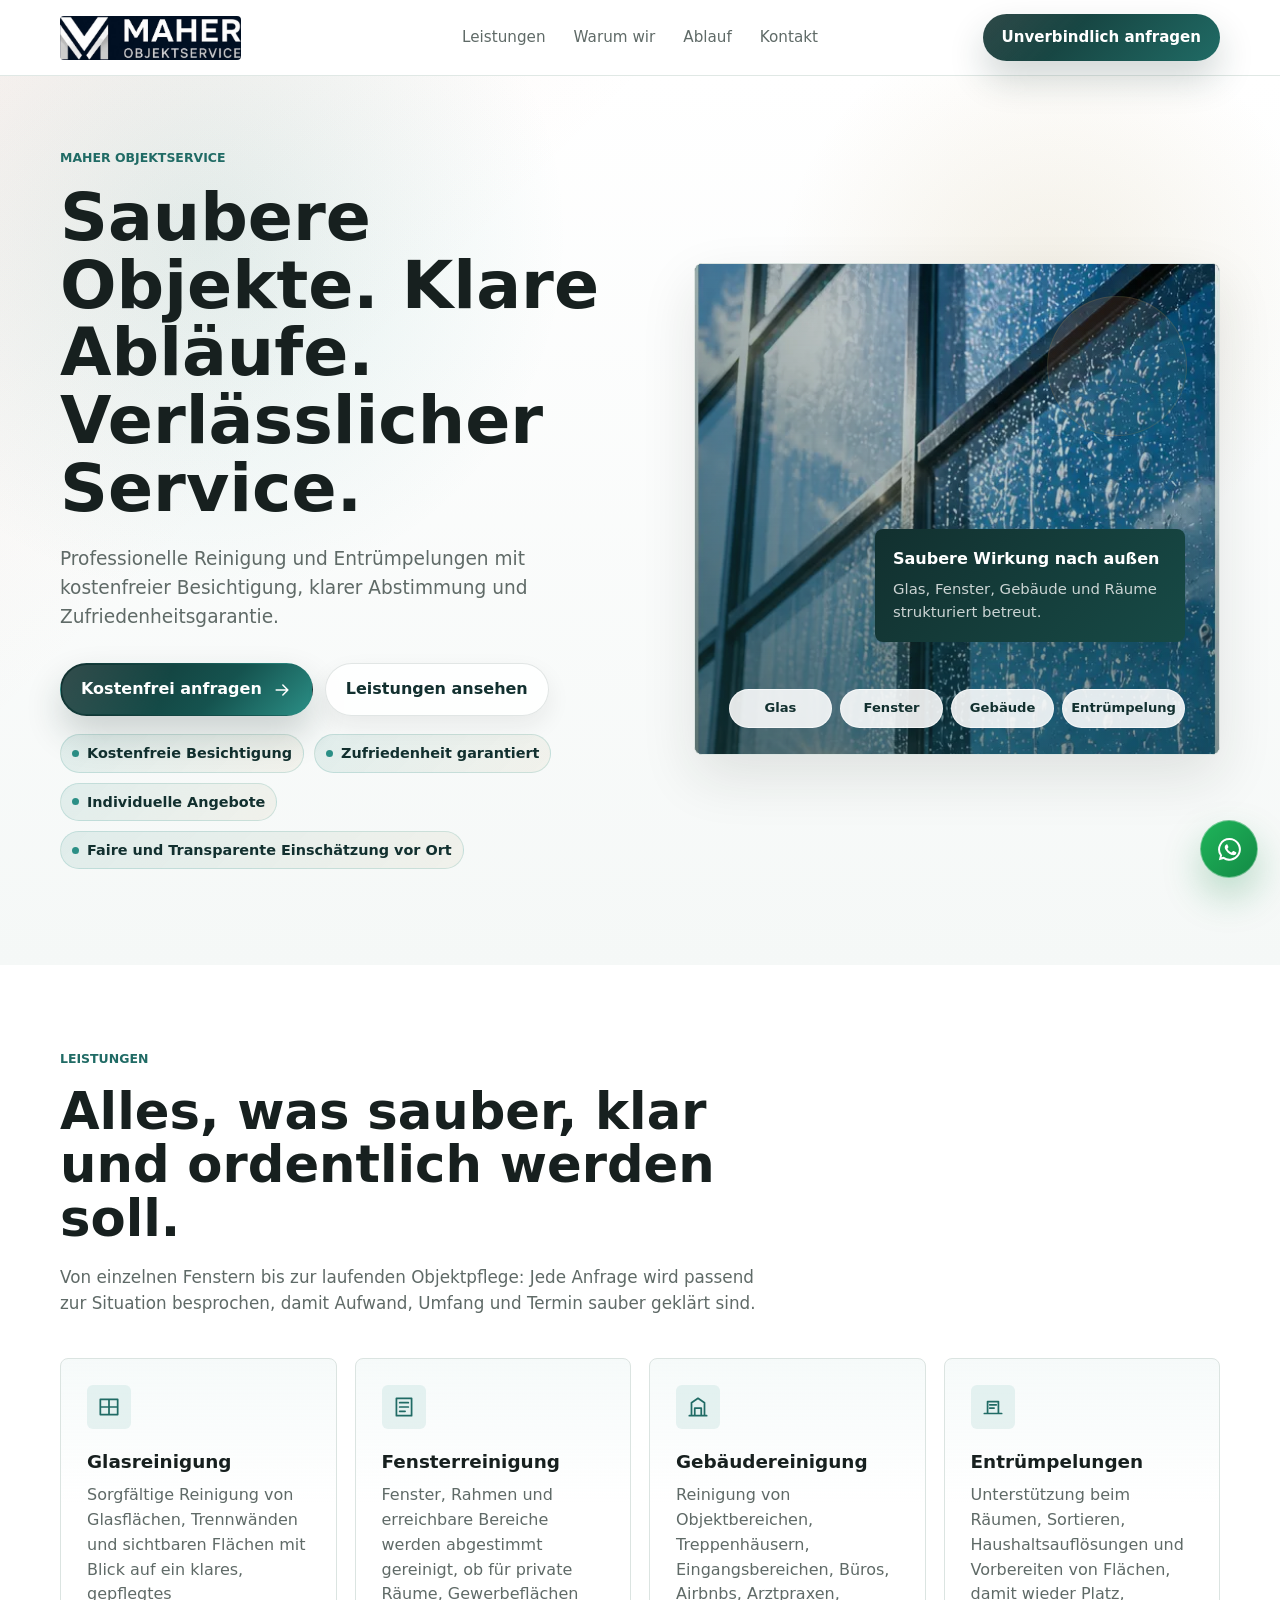
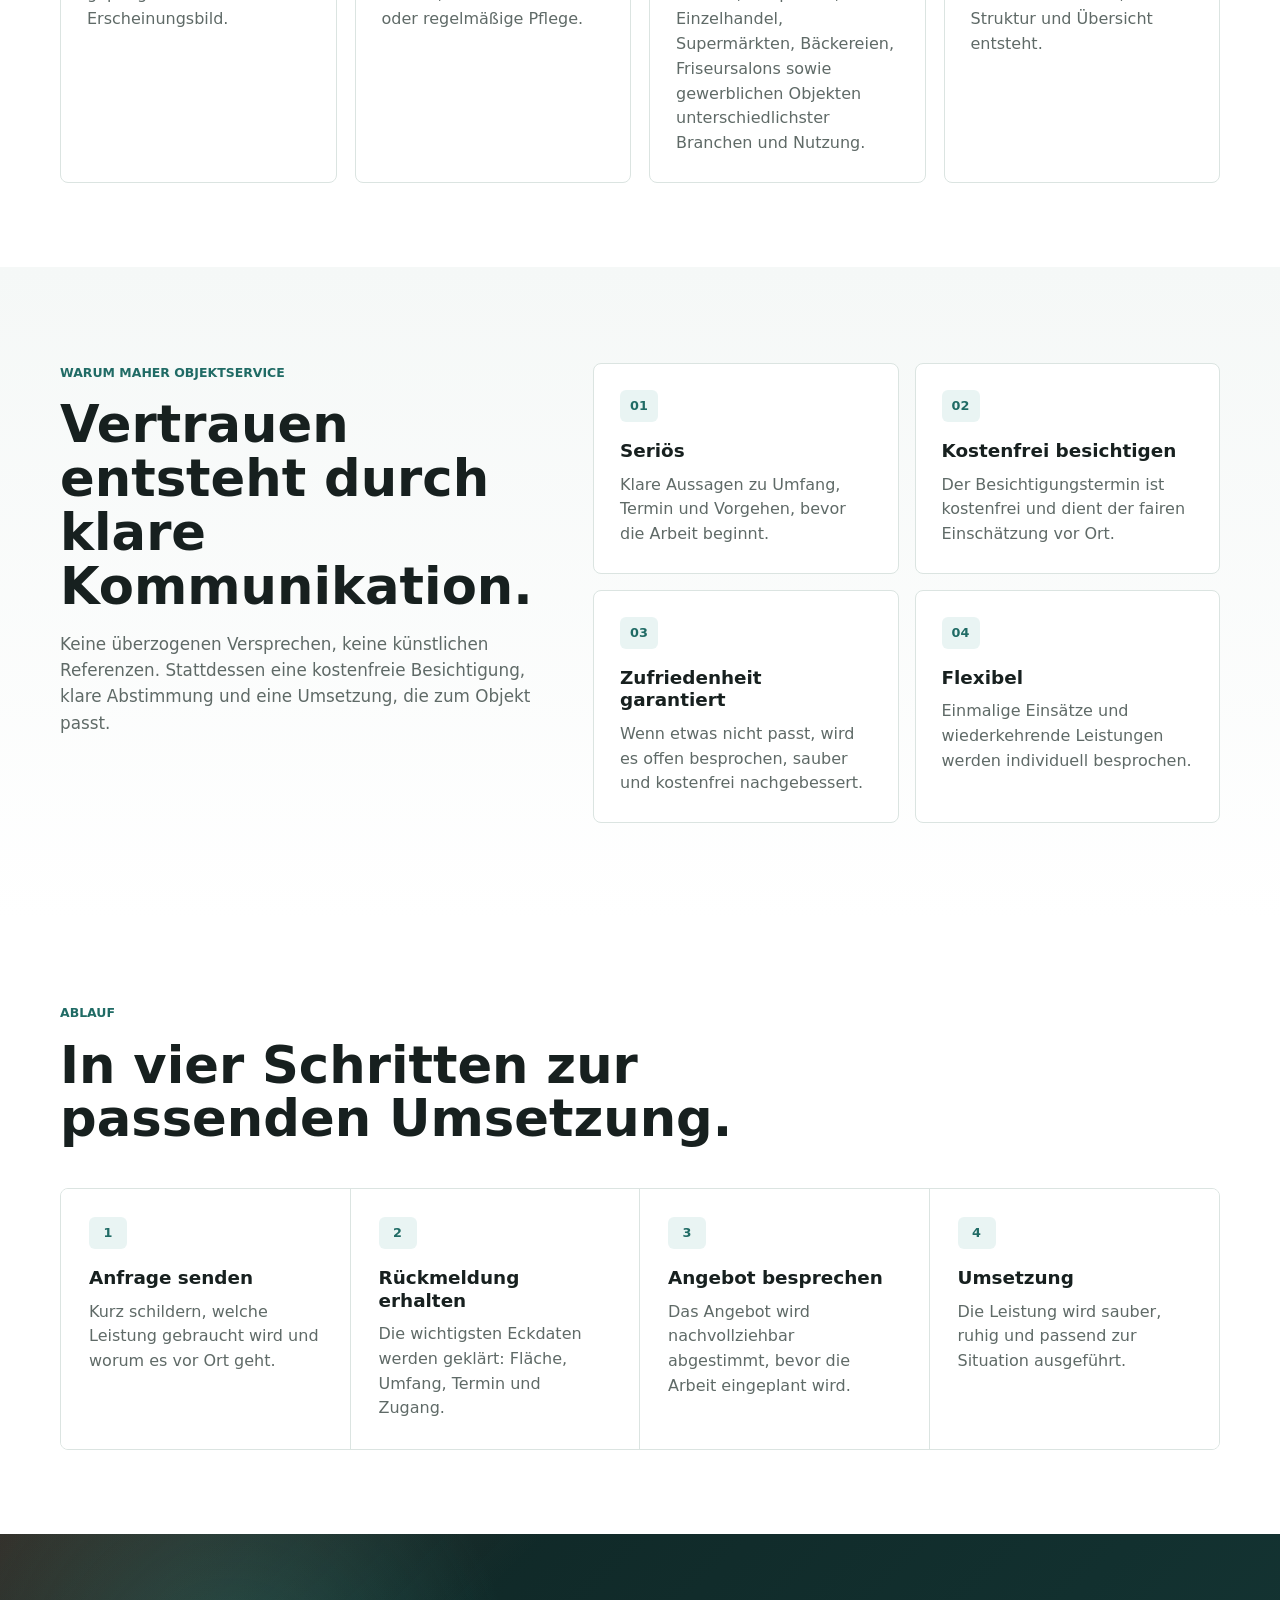
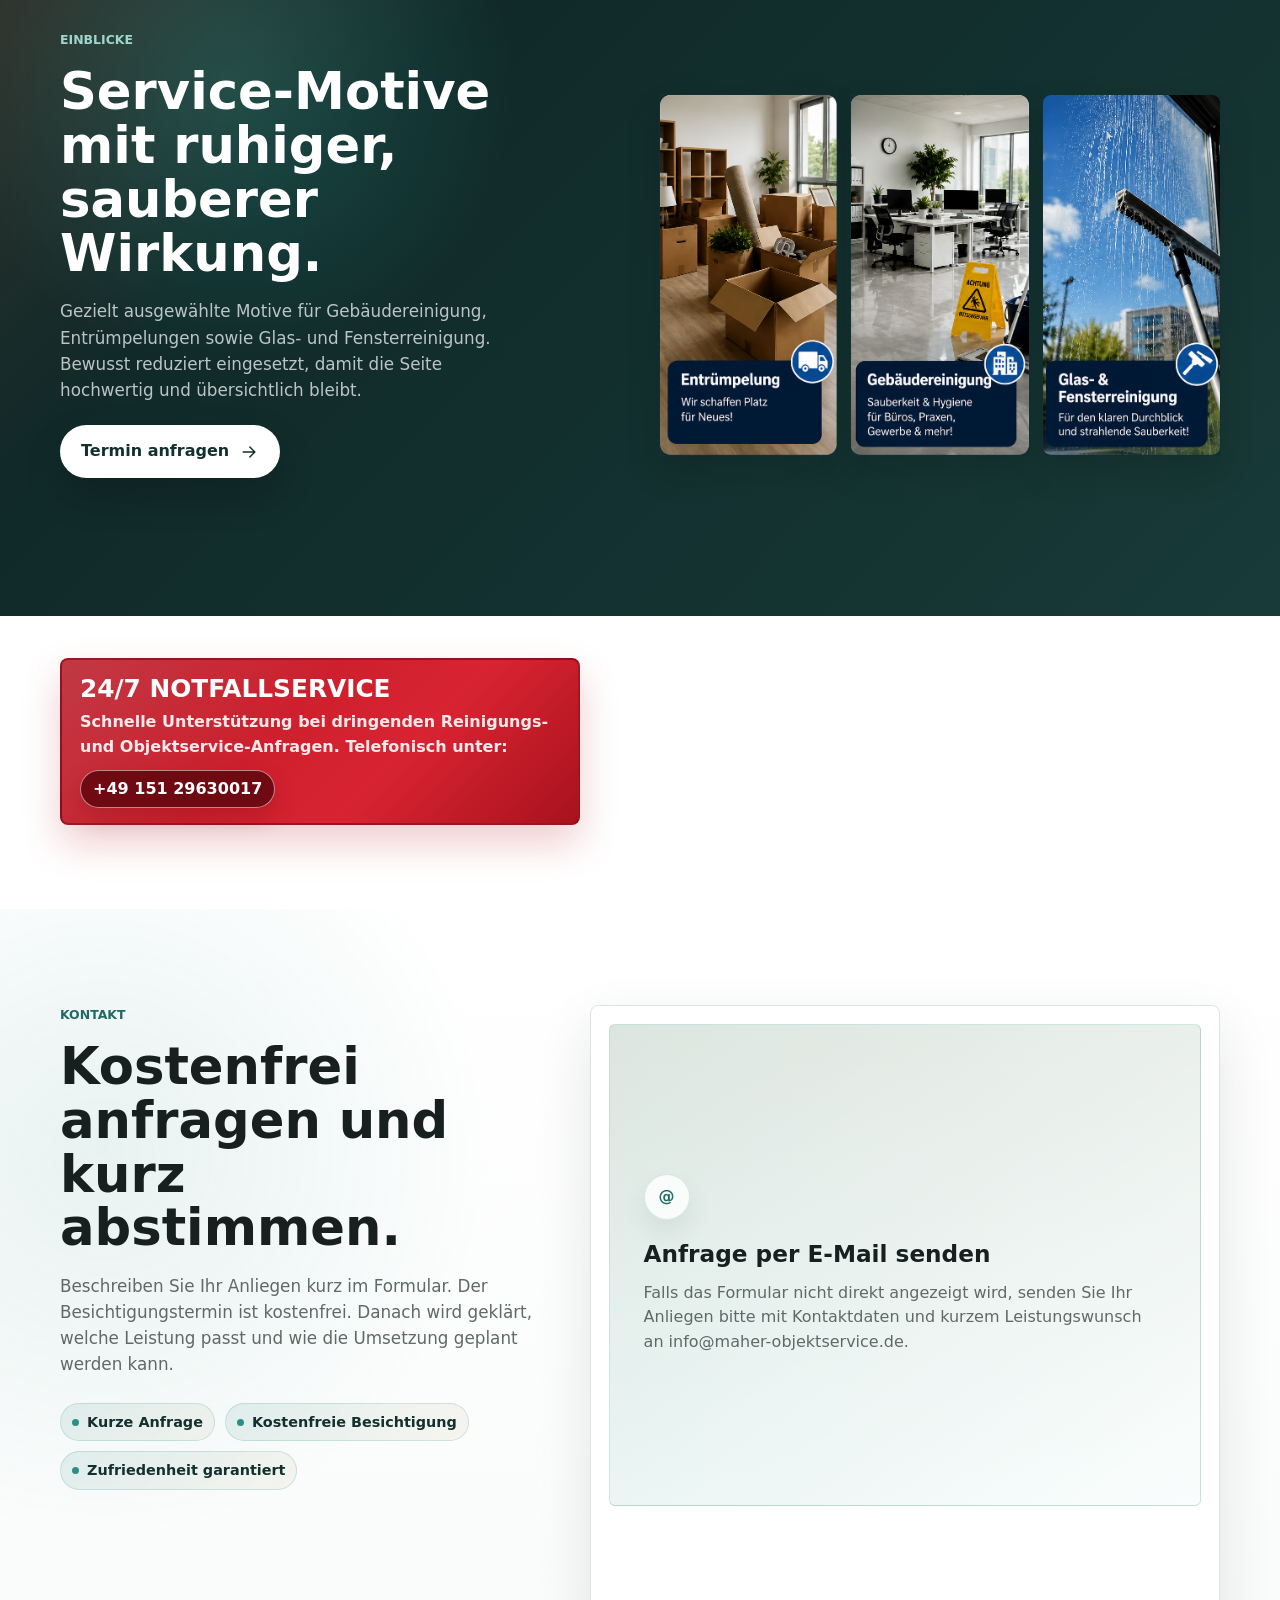
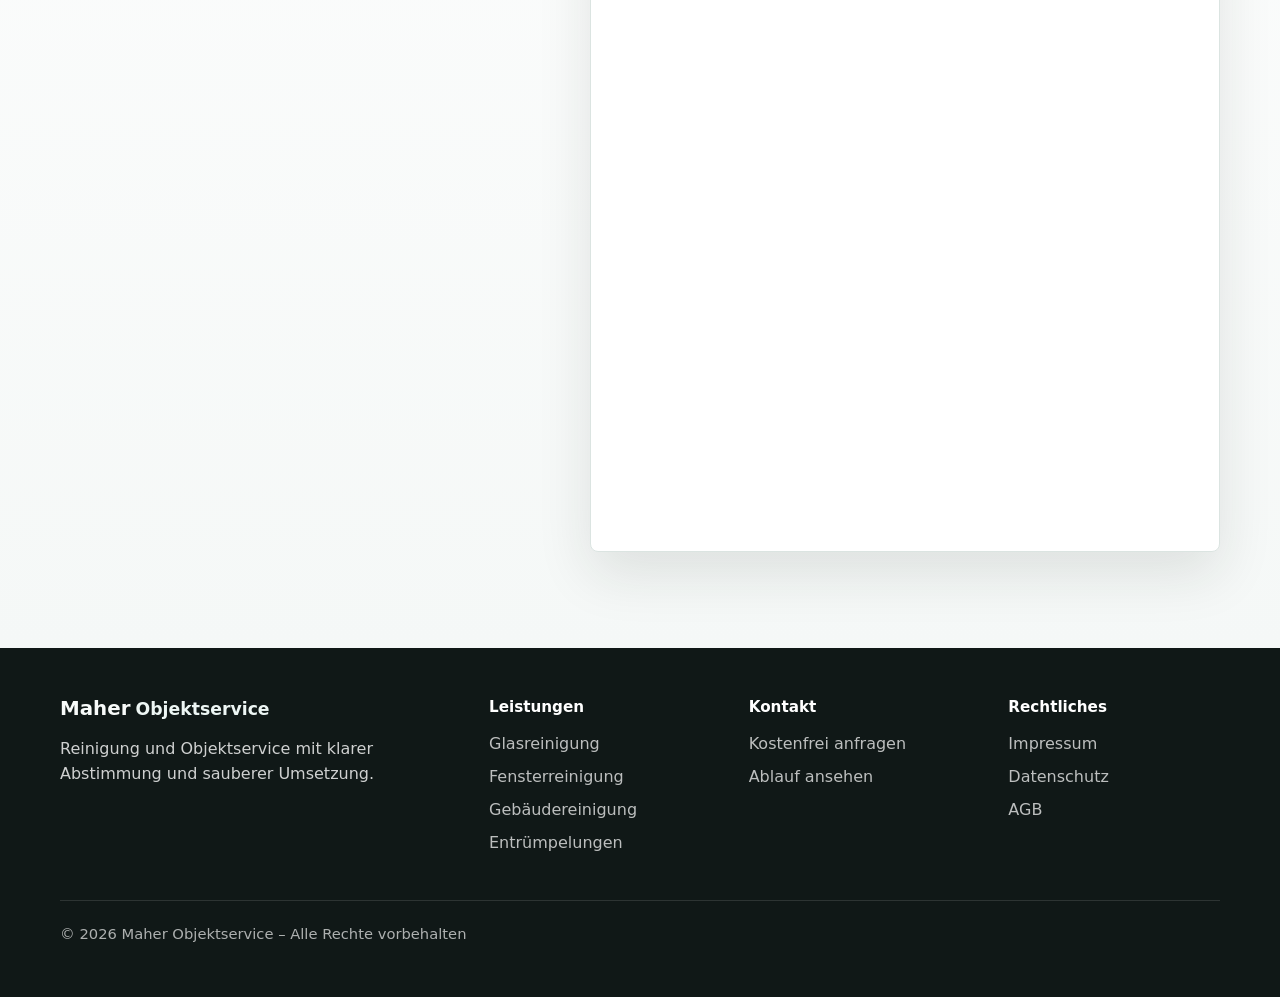
==== commit 52fb2124: "Update index.html" ====
--- a/index.html
+++ b/index.html
@@ -52,7 +52,7 @@
         <a href="#kontakt">Kontakt</a>
       </nav>
 
-      <a class="header-cta" href="#kontaktformular">Kostenfrei anfragen</a>
+      <a class="header-cta" href="#kontaktformular">Unverbindlich anfragen</a>
     </header>
 
     <main id="start">
@@ -78,7 +78,7 @@
               <li>Kostenfreie Besichtigung</li>
               <li>Zufriedenheit garantiert</li>
               <li>Individuelle Angebote</li>
-              <li>Faire Einschätzung vor Ort</li>
+              <li>Faire und Transparente Einschätzung vor Ort</li>
             </ul>
           </div>
 
@@ -145,8 +145,8 @@
               <h3>Gebäudereinigung</h3>
               <p>
                 Reinigung von Objektbereichen, Treppenhäusern, Eingangsbereichen, Büros,
-                Airbnbs und Ferienwohnungen, Arztpraxen, Einzelhandel, Supermärkten wie REWE
-                oder EDEKA, Bäckereien, Friseursalons sowie gewerblichen Objekten
+                Airbnbs, Arztpraxen, Einzelhandel, Supermärkten,
+                Bäckereien, Friseursalons sowie gewerblichen Objekten
                 unterschiedlichster Branchen und Nutzung.
               </p>
             </article>
@@ -190,7 +190,7 @@
             <div class="proof-item reveal">
               <span>03</span>
               <h3>Zufriedenheit garantiert</h3>
-              <p>Wenn etwas nicht passt, wird es offen besprochen und sauber nachgebessert.</p>
+              <p>Wenn etwas nicht passt, wird es offen besprochen, sauber und kostenfrei nachgebessert.</p>
             </div>
             <div class="proof-item reveal">
               <span>04</span>
@@ -259,7 +259,7 @@
         <div class="container">
           <div class="emergency-box reveal">
             <strong>24/7 NOTFALLSERVICE</strong>
-            <span>Schnelle Unterstützung bei dringenden Reinigungs- und Objektservice-Anfragen.</span>
+            <span>Schnelle Unterstützung bei dringenden Reinigungs- und Objektservice-Anfragen. Telefonisch unter:</span>
             <a href="tel:+4915129630017">+49 151 29630017</a>
           </div>
         </div>
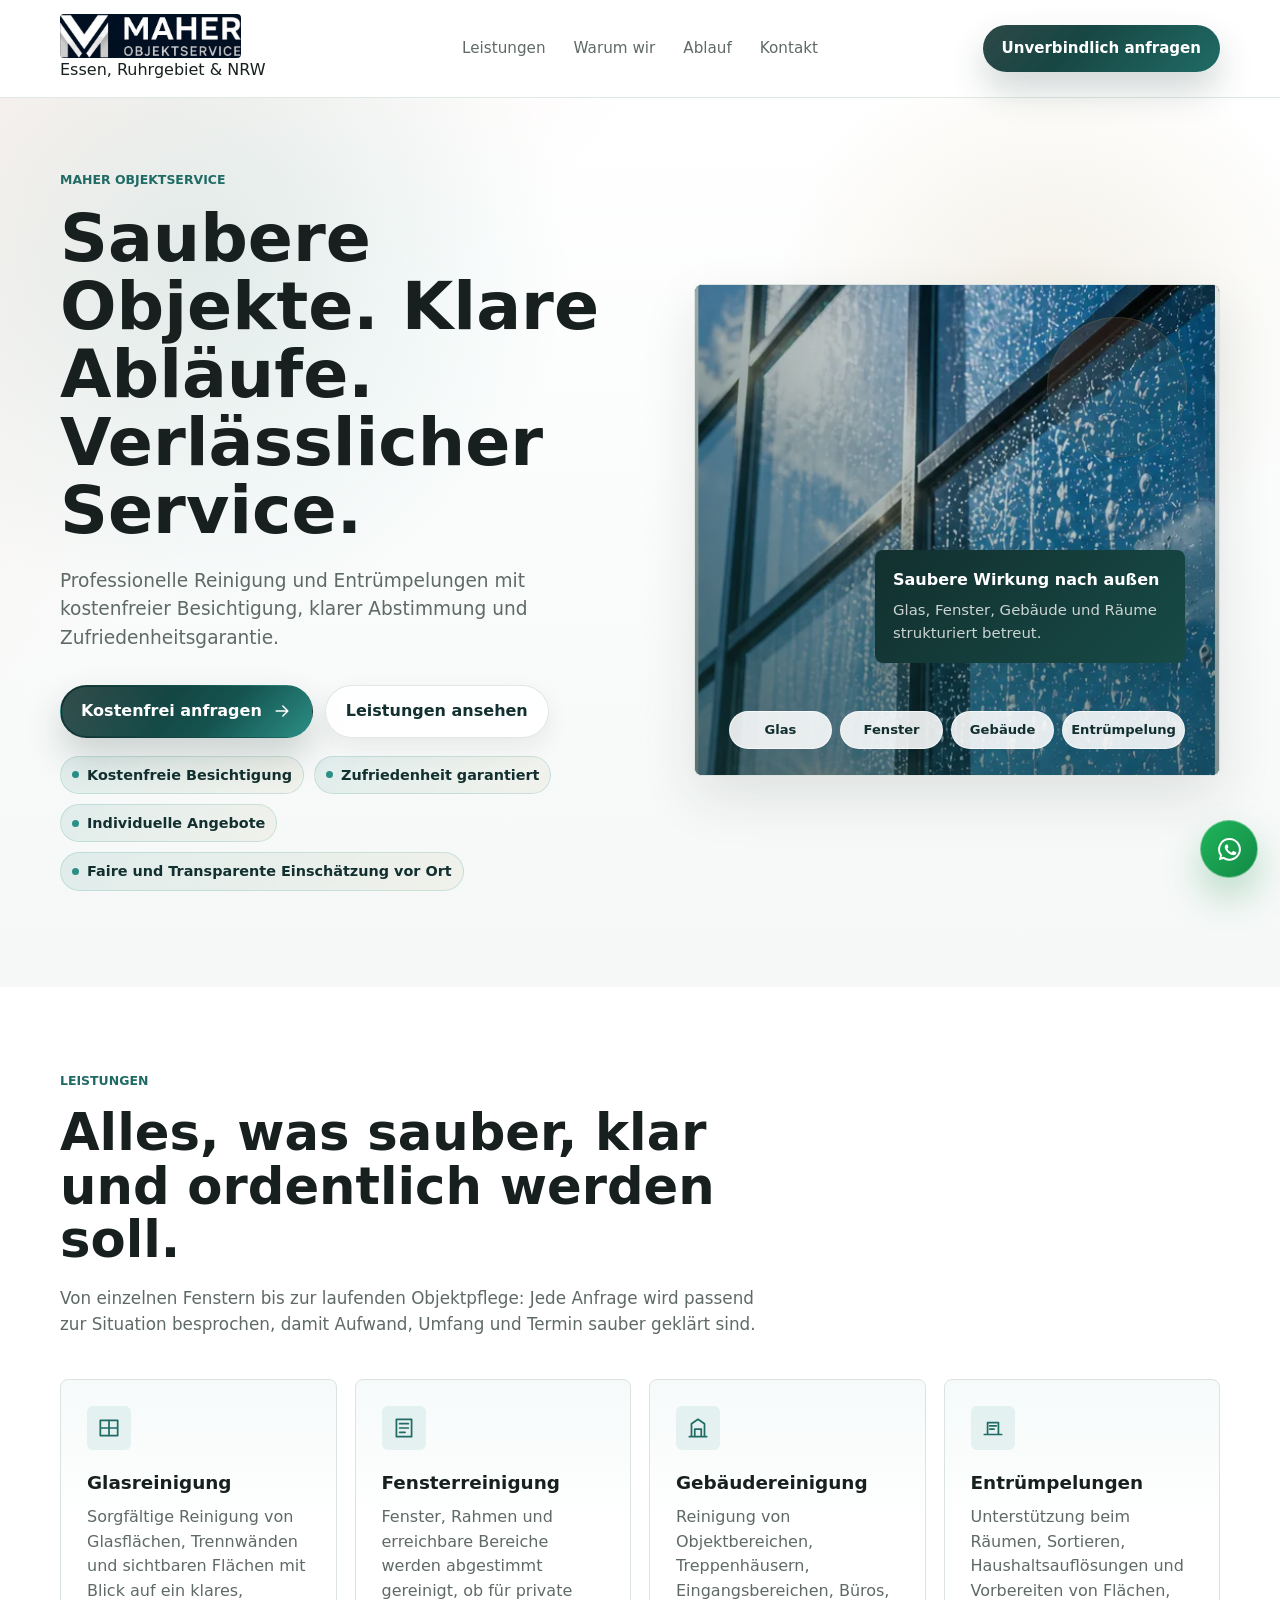
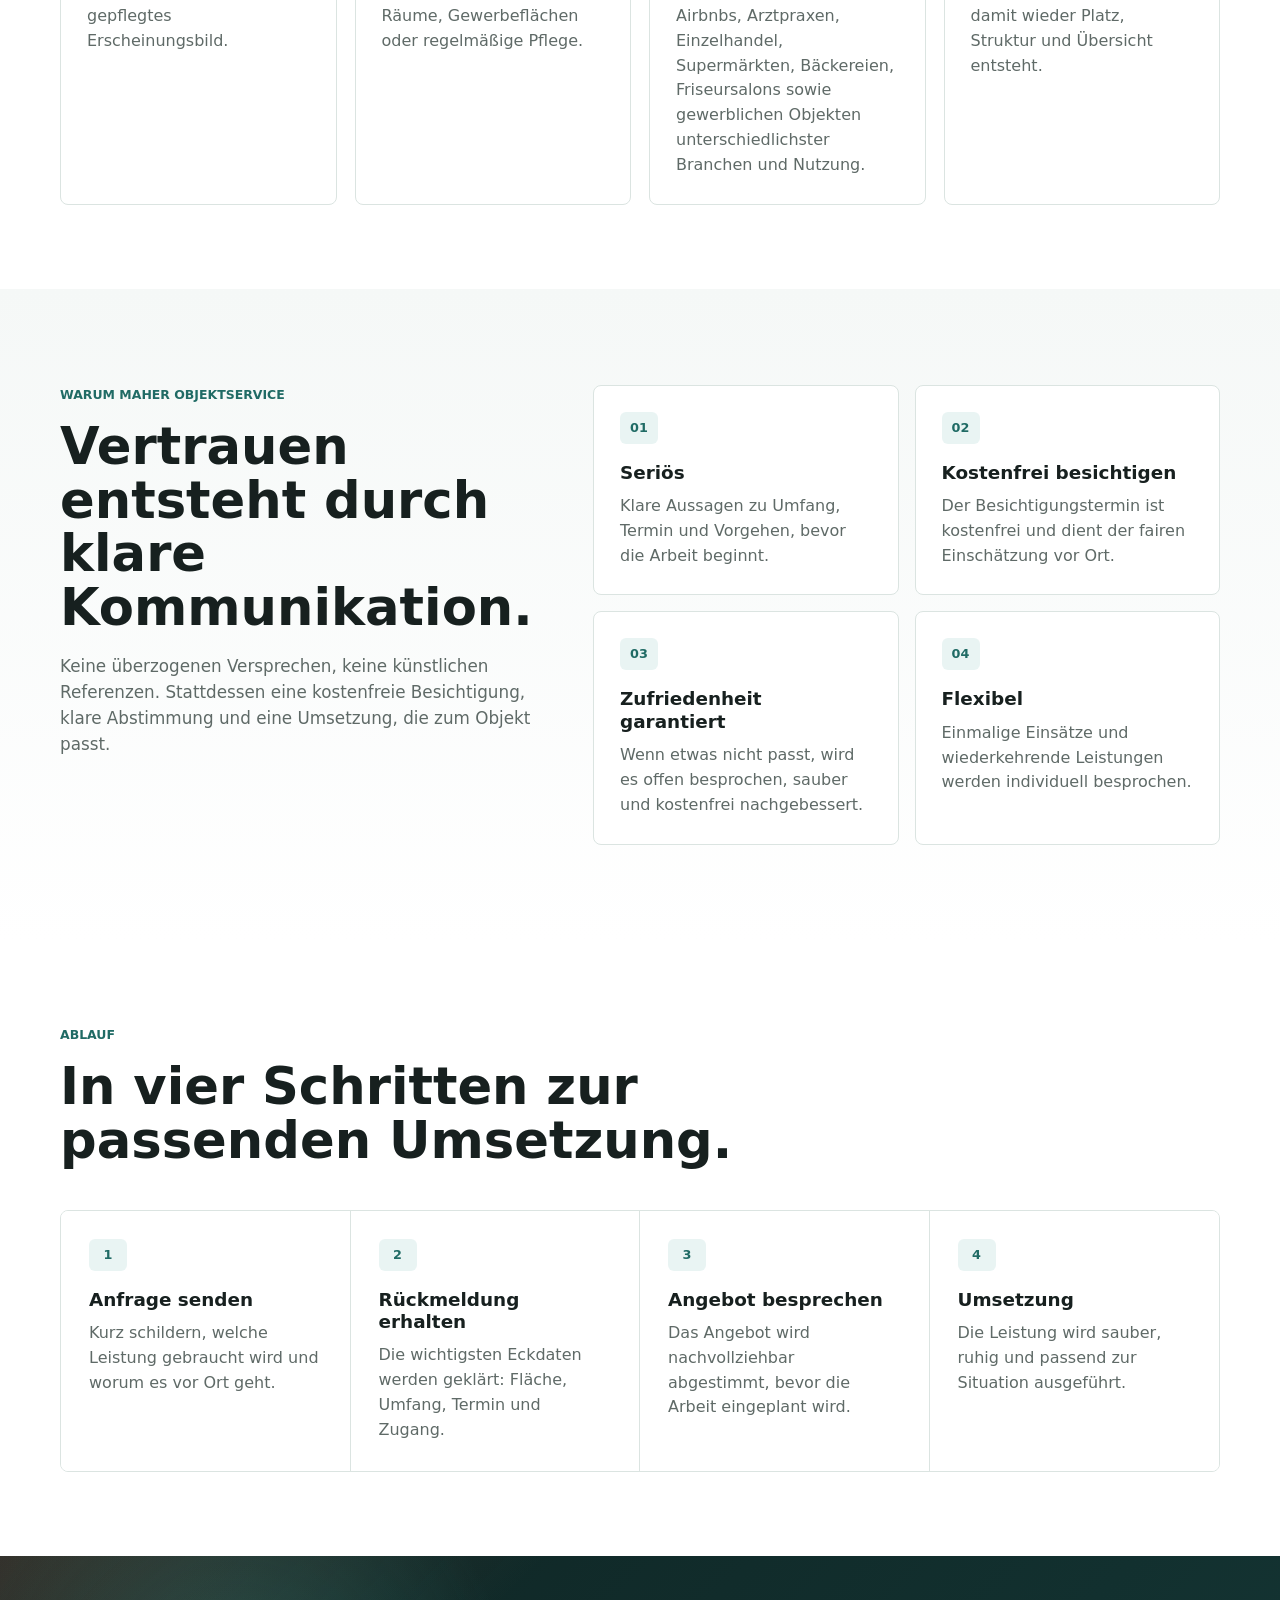
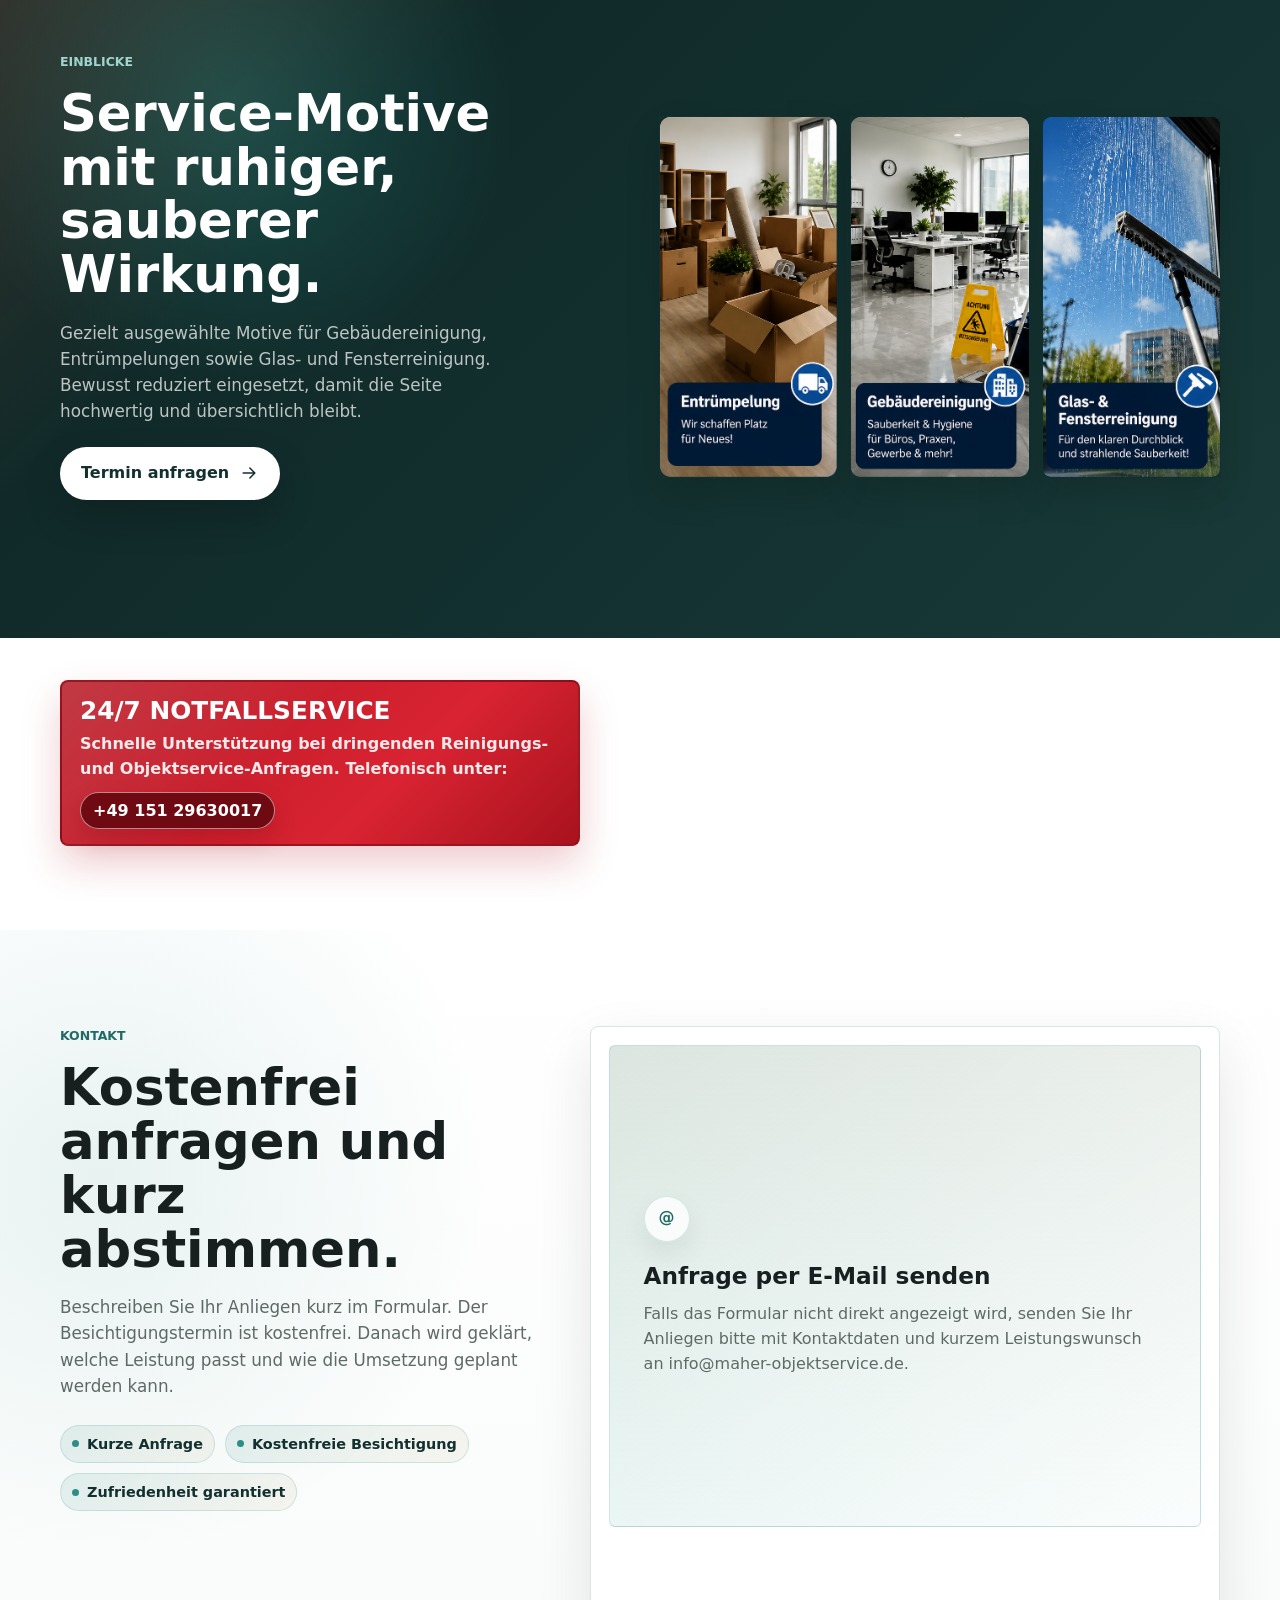
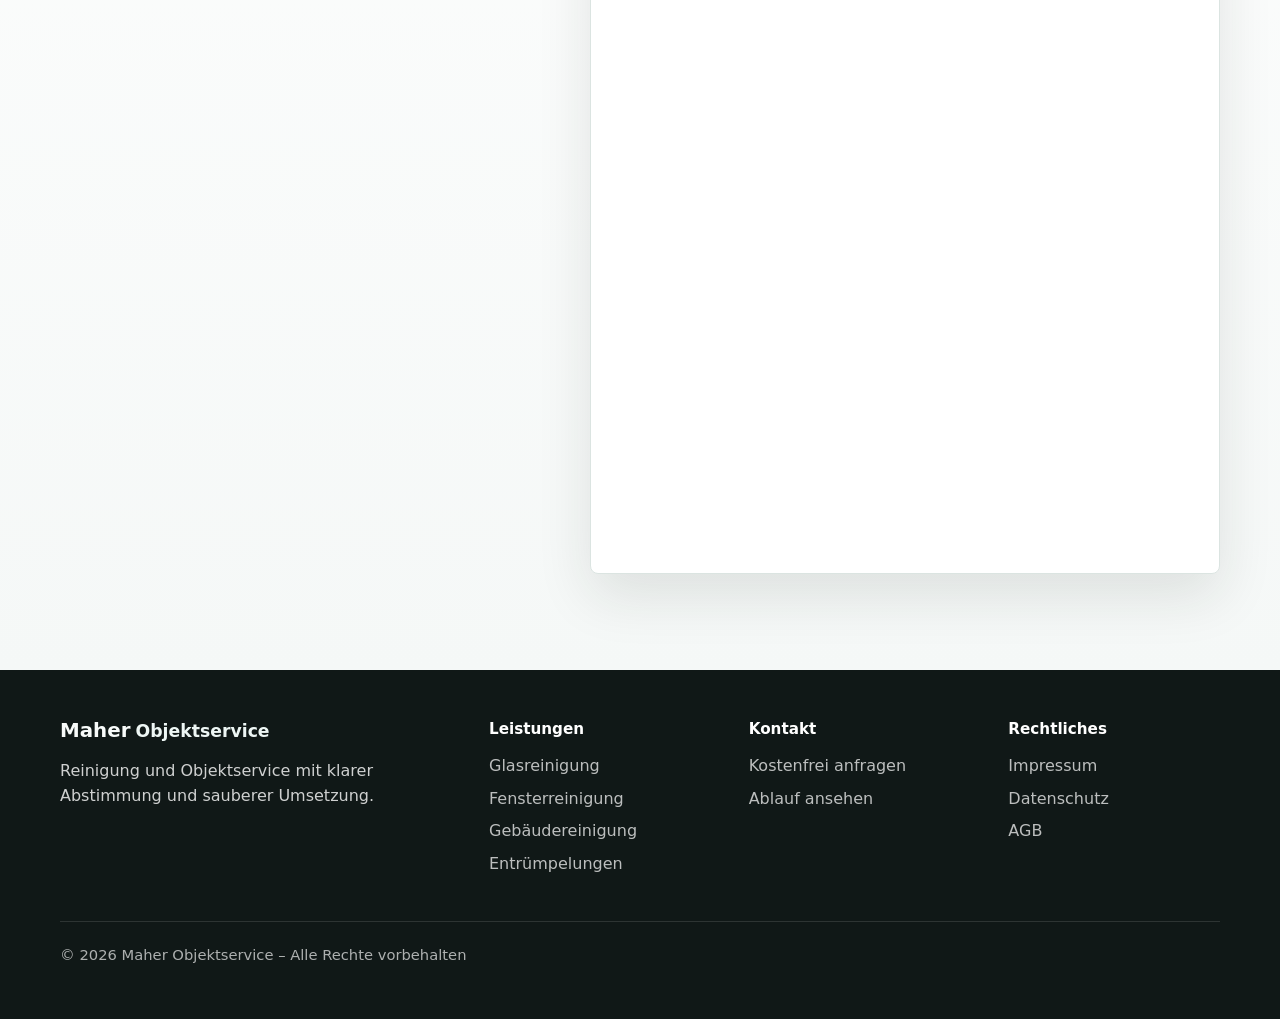
==== commit 87c94cb1: "Update index.html" ====
--- a/index.html
+++ b/index.html
@@ -3,6 +3,7 @@
   <head>
     <meta charset="utf-8" />
     <meta name="viewport" content="width=device-width, initial-scale=1" />
+    <meta name="google-site-verification" content="zqG-oNnYv1xyngMboouu8GNSWC5xAr4iM0Crhgqll2U" />
     <title>Maher Objektservice | Glasreinigung, Fensterreinigung & Gebäudereinigung</title>
     <meta
       name="description"
@@ -36,6 +37,7 @@
     <header class="site-header" data-header>
       <a class="brand" href="#start" aria-label="Maher Objektservice Startseite">
         <img src="assets/logo-maher.png" alt="Maher Objektservice" width="181" height="44" />
+          <span class="brand-location">Essen, Ruhrgebiet &amp; NRW</span>
       </a>
 
       <button class="nav-toggle" type="button" aria-expanded="false" aria-controls="site-nav">
